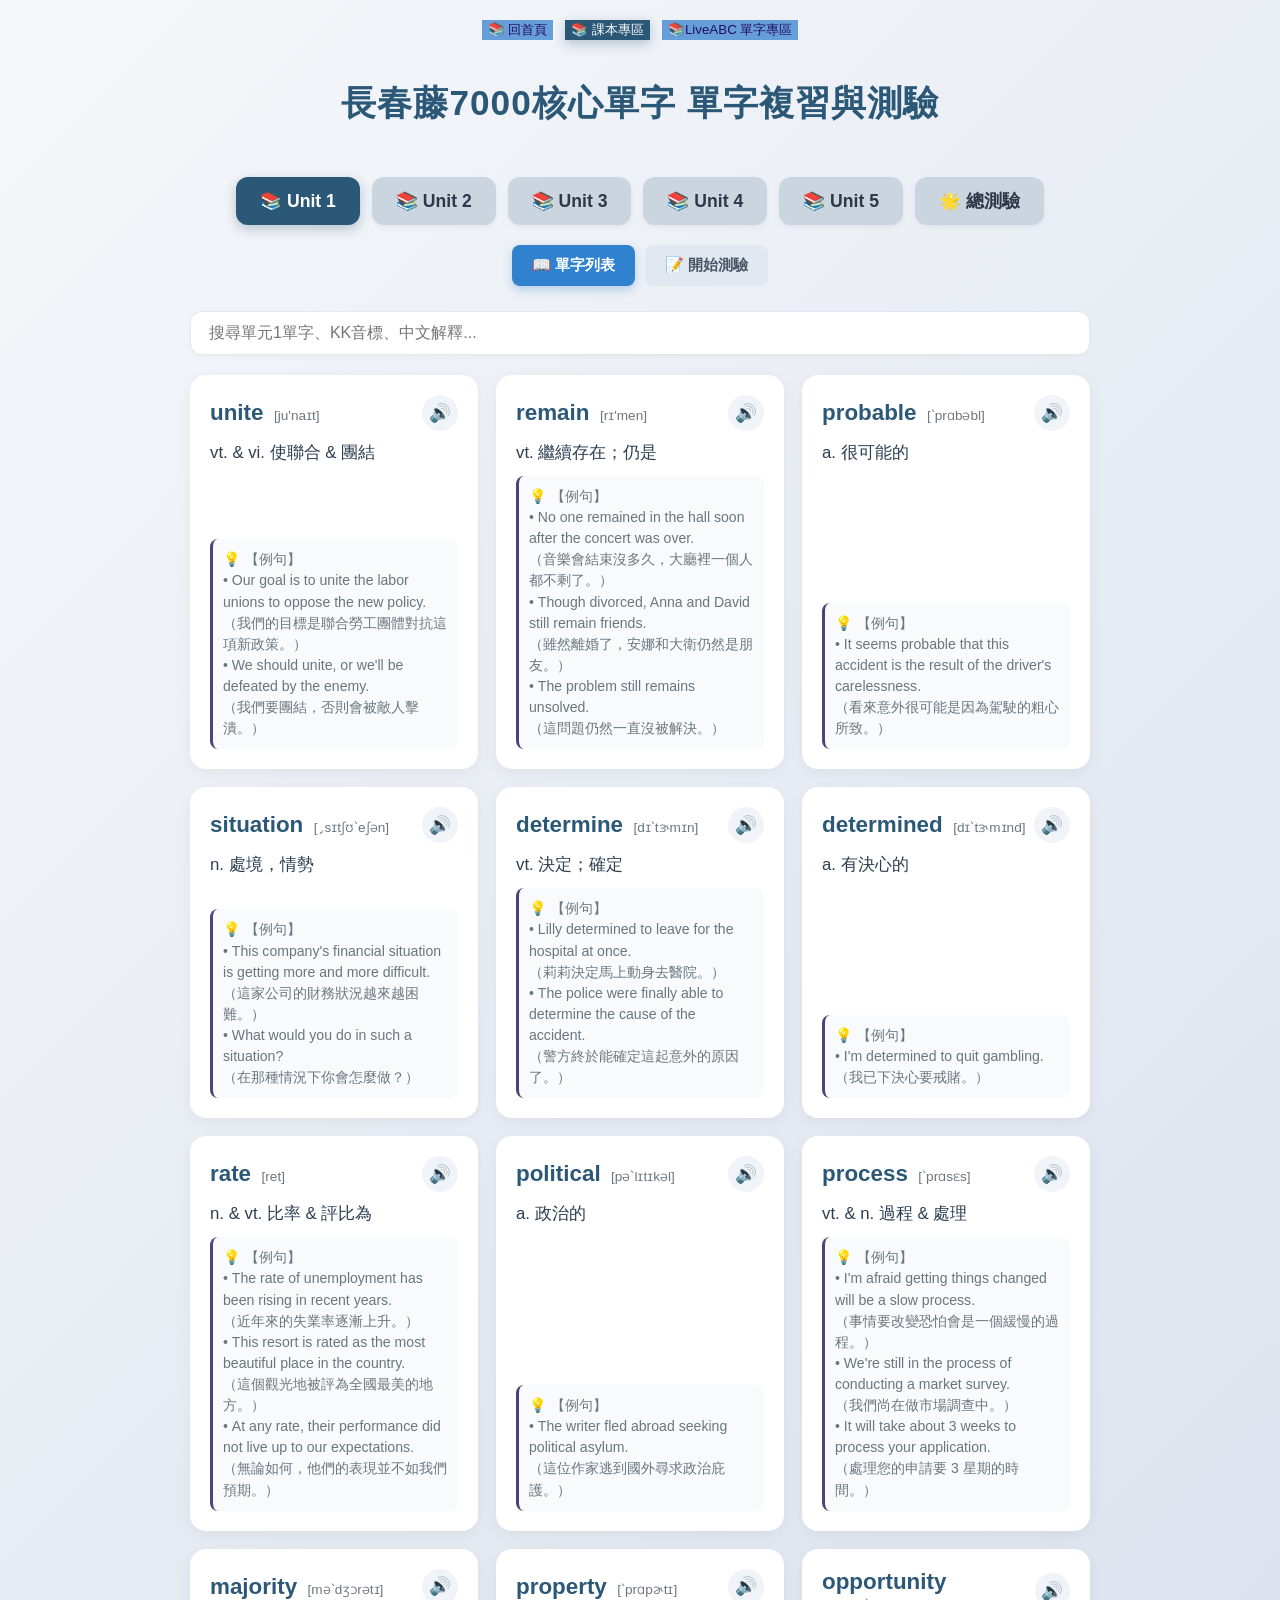
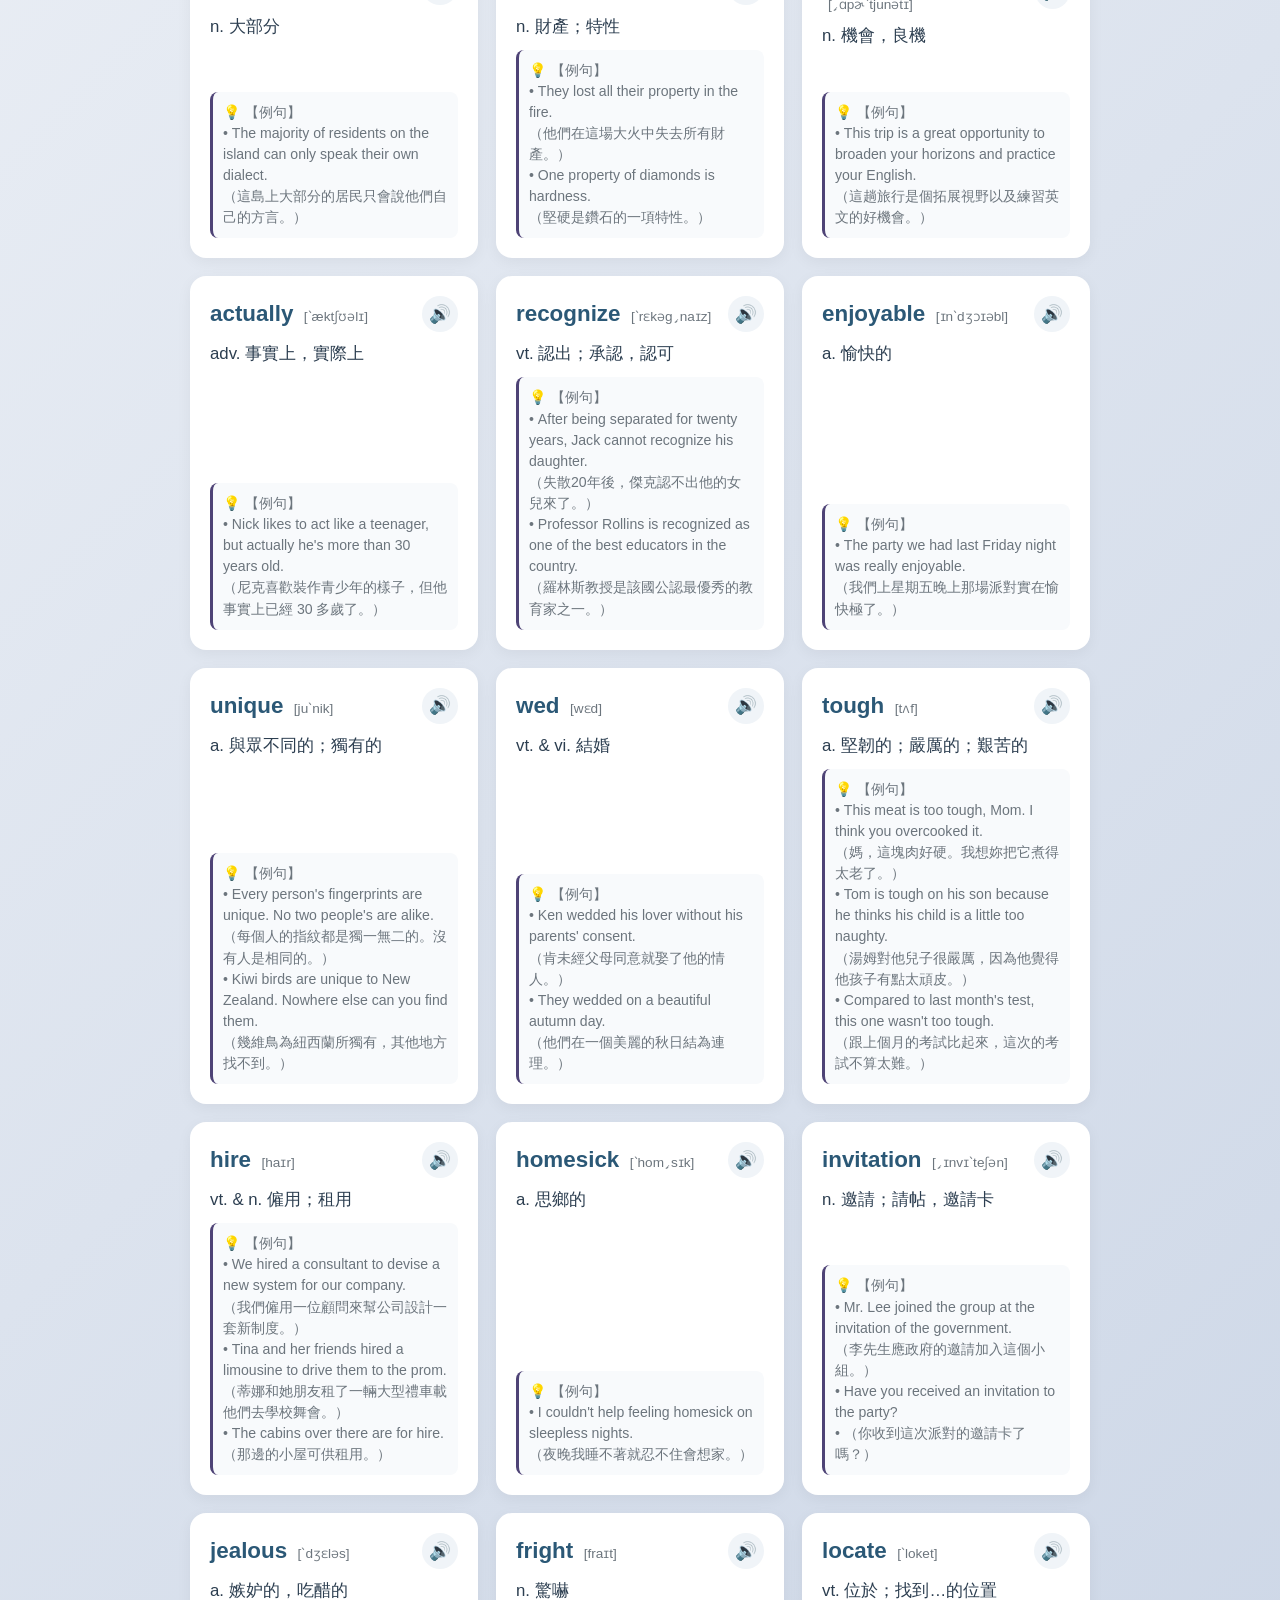
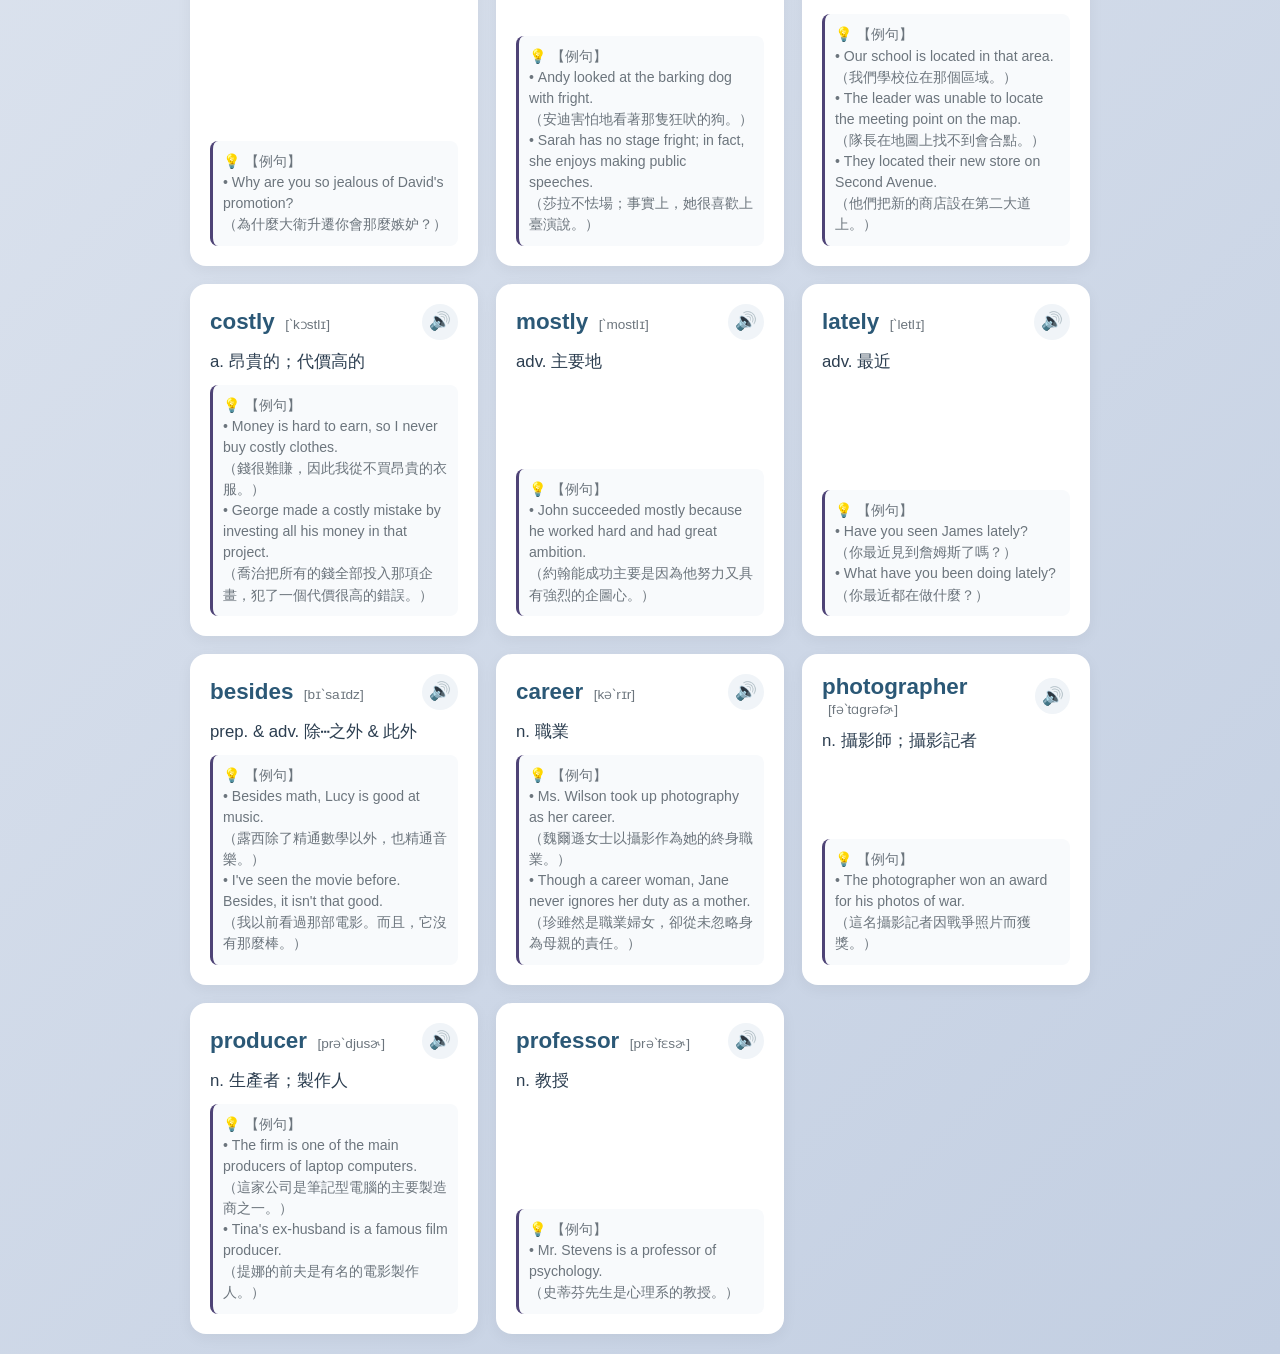
==== 7000/index.html @ 6bcab966 "update vocabulary and quiz web app" ====
<!DOCTYPE html>
<html lang="zh-TW">
<head>
    <meta charset="UTF-8">
    <meta name="viewport" content="width=device-width, initial-scale=1.0">
    <title>長春藤7000核心單字 單字複習與測驗</title>
    <link rel="stylesheet" href="style.css">
    <style>
        
    </style>
</head>
<body>
    <div class="container">

         <div class="lesson-tabs">
             <button class="lesson1-btn" onclick="location.href='../index.html'">📚 回首頁 </button>
            <button class="lesson1-btn active" onclick="location.href='../TextBook/index.html'">📚 課本專區</button>
            <button class="lesson1-btn" onclick="location.href='../7000/index.html'">📚LiveABC 單字專區</button>
        </div>

        
        <header>
            <h1>長春藤7000核心單字 單字複習與測驗</h1>  
            <!-- <p>英文課本、7000核心單字、LiveABC單字片語，互動式學習與測驗</p> -->
        </header>

        <!-- 大分頁列 -->
        
       
        
        <div class="lesson-tabs">
            <button class="lesson-btn active" onclick="switchLesson('lesson1')">📚 Unit 1</button>
            <button class="lesson-btn" onclick="switchLesson('lesson2')">📚 Unit 2</button>
            <button class="lesson-btn" onclick="switchLesson('lesson3')">📚 Unit 3</button>
            <button class="lesson-btn" onclick="switchLesson('lesson4')">📚 Unit 4</button>
            <button class="lesson-btn" onclick="switchLesson('lesson5')">📚 Unit 5</button>
            <button class="lesson-btn" onclick="switchLesson('all')">🌟 總測驗</button>
        </div>

                   
            <!-- 主頁 index.html 的程式碼範例 -->



            
        

        <!-- ==================== 單元1內容容器 ==================== -->
        <div id="lesson1-container" class="lesson-content active">
            <div class="nav-tabs">
                <button class="tab-btn active" onclick="switchTab('l1', 'list')">📖 單字列表</button>
                <button class="tab-btn" onclick="switchTab('l1', 'quiz')">📝 開始測驗</button>
            </div>
            <div id="l1-list-tab" class="tab-content active">
                <div class="controls">
                    <input type="text" id="l1-searchInput" class="search-input" placeholder="搜尋單元1單字、KK音標、中文解釋..." onkeyup="filterWords('l1')">
                </div>
                <div class="word-grid" id="l1-wordGrid"></div>
            </div>
            <div id="l1-quiz-tab" class="tab-content">
                <div class="quiz-outer-card">
                    <div class="mode-header-title">🎯 Unit1 單字互動測驗</div>
                    <div class="mode-header-desc">請選擇您想要的測驗模式與題數，點擊開始挑戰！</div>
                    <div class="setup-panel" id="l1-quizSetupPanel">
                        <div class="setup-group">
                            <label>選擇測驗題型：</label>
                            <div class="setup-options">
                                <button class="setup-btn active" id="l1-typeChoiceBtn" onclick="setQuizType('l1', 'choice')">英選中 (看英選中)</button>
                                <button class="setup-btn" id="l1-typeChineseToEnglishBtn" onclick="setQuizType('l1', 'chineseToEnglish')">中選英 (看中選英)</button>
                                <button class="setup-btn" id="l1-typeSpellBtn" onclick="setQuizType('l1', 'spell')">手動拼字填空</button>
                            </div>
                        </div>
                        <div class="setup-group">
                            <label>選擇測驗題數：</label>
                            <div class="setup-options">
                                <button class="setup-btn active" id="l1-count10Btn" onclick="setQuizCount('l1', 10)">10 題</button>
                                <button class="setup-btn" id="l1-countAllBtn" onclick="setQuizCount('l1', 'all')">全部題數</button>
                            </div>
                        </div>
                        <button class="full-next-btn" onclick="startQuiz('l1')">🚀 開始作答</button>
                    </div>
                    <div id="l1-quizActiveArea" style="display: none;">
                        <div class="sticky-score-bar">
                            <span id="l1-quizProgress" style="font-weight: bold; color: #4a5568;">進度：0 / 10</span>
                            <span id="l1-quizScore" style="font-weight: bold; color: var(--btn-blue); font-size: 1.1rem;">得分：0 分</span>
                        </div>
                        <div class="quiz-inner-box">
                            <div class="question-label" id="l1-questionText">載入中...</div>
                            <div id="l1-quizAnswersArea" class="options-group"></div>
                            <div class="result-banner" id="l1-quizBanner"></div>
                        </div>
                        <button class="full-next-btn" id="l1-quizNextBtn" onclick="nextQuestion('l1')" style="display: none;">下一題 ➔</button>
                    </div>
                    <div id="l1-quizFinalResult" style="display: none; text-align: center; padding: 25px; background: #edf2f7; border-radius: 12px;">
                        <h2 style="margin-top: 0; color: #2d3748;">🎉 Unit1 測驗完成！</h2>
                        <p style="font-size: 1.1rem; color: #4a5568;">您的最終得分：</p>
                        <div id="l1-finalScoreDisplay" style="font-size: 3rem; font-weight: bold; color: var(--btn-blue); margin: 10px 0 20px 0;">0 / 100</div>
                        <div id="l1-wrongReviewContainer"></div>
                        <button class="full-next-btn" onclick="resetQuizSetup('l1')" style="max-width: 240px; margin: 20px auto 0 auto;">🔄 重新設定並再試一次</button>
                    </div>
                </div>
            </div>
        </div>

        <!-- ==================== 單元2內容容器 ==================== -->
        <div id="lesson2-container" class="lesson-content">
            <div class="nav-tabs">
                <button class="tab-btn active" onclick="switchTab('l2', 'list')">📖 單字列表</button>
                <button class="tab-btn" onclick="switchTab('l2', 'quiz')">📝 開始測驗</button>
            </div>
            <div id="l2-list-tab" class="tab-content active">
                <div class="controls">
                    <input type="text" id="l2-searchInput" class="search-input" placeholder="搜尋單元2單字、KK音標、中文解釋..." onkeyup="filterWords('l2')">
                </div>
                <div class="word-grid" id="l2-wordGrid"></div>
            </div>
            <div id="l2-quiz-tab" class="tab-content">
                <div class="quiz-outer-card">
                    <div class="mode-header-title">🎯 Unit2 單字互動測驗</div>
                    <div class="mode-header-desc">請選擇您想要的測驗模式與題數，點擊開始挑戰！</div>
                    <div class="setup-panel" id="l2-quizSetupPanel">
                        <div class="setup-group">
                            <label>選擇測驗題型：</label>
                            <div class="setup-options">
                                <button class="setup-btn active" id="l2-typeChoiceBtn" onclick="setQuizType('l2', 'choice')">英選中 (看英選中)</button>
                                <button class="setup-btn" id="l2-typeChineseToEnglishBtn" onclick="setQuizType('l2', 'chineseToEnglish')">中選英 (看中選英)</button>
                                <button class="setup-btn" id="l2-typeSpellBtn" onclick="setQuizType('l2', 'spell')">手動拼字填空</button>
                            </div>
                        </div>
                        <div class="setup-group">
                            <label>選擇測驗題數：</label>
                            <div class="setup-options">
                                <button class="setup-btn active" id="l2-count10Btn" onclick="setQuizCount('l2', 10)">10 題</button>
                                <button class="setup-btn" id="l2-countAllBtn" onclick="setQuizCount('l2', 'all')">全部題數</button>
                            </div>
                        </div>
                        <button class="full-next-btn" onclick="startQuiz('l2')">🚀 開始作答</button>
                    </div>
                    <div id="l2-quizActiveArea" style="display: none;">
                        <div class="sticky-score-bar">
                            <span id="l2-quizProgress" style="font-weight: bold; color: #4a5568;">進度：0 / 10</span>
                            <span id="l2-quizScore" style="font-weight: bold; color: var(--btn-blue); font-size: 1.1rem;">得分：0 分</span>
                        </div>
                        <div class="quiz-inner-box">
                            <div class="question-label" id="l2-questionText">載入中...</div>
                            <div id="l2-quizAnswersArea" class="options-group"></div>
                            <div class="result-banner" id="l2-quizBanner"></div>
                        </div>
                        <button class="full-next-btn" id="l2-quizNextBtn" onclick="nextQuestion('l2')" style="display: none;">下一題 ➔</button>
                    </div>
                    <div id="l2-quizFinalResult" style="display: none; text-align: center; padding: 25px; background: #edf2f7; border-radius: 12px;">
                        <h2 style="margin-top: 0; color: #2d3748;">🎉 Unit2 測驗完成！</h2>
                        <p style="font-size: 1.1rem; color: #4a5568;">您的最終得分：</p>
                        <div id="l2-finalScoreDisplay" style="font-size: 3rem; font-weight: bold; color: var(--btn-blue); margin: 10px 0 20px 0;">0 / 100</div>
                        <div id="l2-wrongReviewContainer"></div>
                        <button class="full-next-btn" onclick="resetQuizSetup('l2')" style="max-width: 240px; margin: 20px auto 0 auto;">🔄 重新設定並再試一次</button>
                    </div>
                </div>
            </div>
        </div>

        <!-- ==================== 單元3內容容器 ==================== -->
        <div id="lesson3-container" class="lesson-content">
            <div class="nav-tabs">
                <button class="tab-btn active" onclick="switchTab('l3', 'list')">📖 單字列表</button>
                <button class="tab-btn" onclick="switchTab('l3', 'quiz')">📝 開始測驗</button>
            </div>
            <div id="l3-list-tab" class="tab-content active">
                <div class="controls">
                    <input type="text" id="l3-searchInput" class="search-input" placeholder="搜尋單元3 單字、KK音標、中文解釋..." onkeyup="filterWords('l3')">
                </div>
                <div class="word-grid" id="l3-wordGrid"></div>
            </div>
            <div id="l3-quiz-tab" class="tab-content">
                <div class="quiz-outer-card">
                    <div class="mode-header-title">🎯 Unit3 單字互動測驗</div>
                    <div class="mode-header-desc">請選擇您想要的測驗模式與題數，點擊開始挑戰！</div>
                    <div class="setup-panel" id="l3-quizSetupPanel">
                        <div class="setup-group">
                            <label>選擇測驗題型：</label>
                            <div class="setup-options">
                                <button class="setup-btn active" id="l3-typeChoiceBtn" onclick="setQuizType('l3', 'choice')">英選中 (看英選中)</button>
                                <button class="setup-btn" id="l3-typeChineseToEnglishBtn" onclick="setQuizType('l3', 'chineseToEnglish')">中選英 (看中選英)</button>
                                <button class="setup-btn" id="l3-typeSpellBtn" onclick="setQuizType('l3', 'spell')">手動拼字填空</button>
                            </div>
                        </div>
                        <div class="setup-group">
                            <label>選擇測驗題數：</label>
                            <div class="setup-options">
                                <button class="setup-btn active" id="l3-count10Btn" onclick="setQuizCount('l3', 10)">10 題</button>
                                <button class="setup-btn" id="l3-countAllBtn" onclick="setQuizCount('l3', 'all')">全部題數</button>
                            </div>
                        </div>
                        <button class="full-next-btn" onclick="startQuiz('l3')">🚀 開始作答</button>
                    </div>
                    <div id="l3-quizActiveArea" style="display: none;">
                        <div class="sticky-score-bar">
                            <span id="l3-quizProgress" style="font-weight: bold; color: #4a5568;">進度：0 / 10</span>
                            <span id="l3-quizScore" style="font-weight: bold; color: var(--btn-blue); font-size: 1.1rem;">得分：0 分</span>
                        </div>
                        <div class="quiz-inner-box">
                            <div class="question-label" id="l3-questionText">載入中...</div>
                            <div id="l3-quizAnswersArea" class="options-group"></div>
                            <div class="result-banner" id="l3-quizBanner"></div>
                        </div>
                        <button class="full-next-btn" id="l3-quizNextBtn" onclick="nextQuestion('l3')" style="display: none;">下一題 ➔</button>
                    </div>
                    <div id="l3-quizFinalResult" style="display: none; text-align: center; padding: 25px; background: #edf2f7; border-radius: 12px;">
                        <h2 style="margin-top: 0; color: #2d3748;">🎉 Unit3 測驗完成！</h2>
                        <p style="font-size: 1.1rem; color: #4a5568;">您的最終得分：</p>
                        <div id="l3-finalScoreDisplay" style="font-size: 3rem; font-weight: bold; color: var(--btn-blue); margin: 10px 0 20px 0;">0 / 100</div>
                        <div id="l3-wrongReviewContainer"></div>
                        <button class="full-next-btn" onclick="resetQuizSetup('l3')" style="max-width: 240px; margin: 20px auto 0 auto;">🔄 重新設定並再試一次</button>
                    </div>
                </div>
            </div>
        </div>

        <!-- ==================== 單元4 內容容器 ==================== -->
        <div id="lesson4-container" class="lesson-content">
            <div class="nav-tabs">
                <button class="tab-btn active" onclick="switchTab('l4', 'list')">📖 單字列表</button>
                <button class="tab-btn" onclick="switchTab('l4', 'quiz')">📝 開始測驗</button>
            </div>
            <div id="l4-list-tab" class="tab-content active">
                <div class="controls">
                    <input type="text" id="l4-searchInput" class="search-input" placeholder="搜尋 unit4 單字、片語、KK音標、中文解釋..." onkeyup="filterWords('l4')">
                </div>
                <div class="word-grid" id="l4-wordGrid"></div>
            </div>
            <div id="l4-quiz-tab" class="tab-content">
                <div class="quiz-outer-card">
                    <div class="mode-header-title">🎯 Unit4 單字片語互動測驗</div>
                    <div class="mode-header-desc">請選擇您想要的測驗模式與題數，點擊開始挑戰！</div>
                    <div class="setup-panel" id="l4-quizSetupPanel">
                        <div class="setup-group">
                            <label>選擇測驗題型：</label>
                            <div class="setup-options">
                                <button class="setup-btn active" id="l4-typeChoiceBtn" onclick="setQuizType('l4', 'choice')">英選中 (看英選中)</button>
                                <button class="setup-btn" id="l4-typeChineseToEnglishBtn" onclick="setQuizType('l4', 'chineseToEnglish')">中選英 (看中選英)</button>
                                <button class="setup-btn" id="l4-typeSpellBtn" onclick="setQuizType('l4', 'spell')">手動拼字填空</button>
                            </div>
                        </div>
                        <div class="setup-group">
                            <label>選擇測驗題數：</label>
                            <div class="setup-options">
                                <button class="setup-btn active" id="l4-count10Btn" onclick="setQuizCount('l4', 10)">10 題</button>
                                <button class="setup-btn" id="l4-countAllBtn" onclick="setQuizCount('l4', 'all')">全部題數</button>
                            </div>
                        </div>
                        <button class="full-next-btn" onclick="startQuiz('l4')">🚀 開始作答</button>
                    </div>
                    <div id="l4-quizActiveArea" style="display: none;">
                        <div class="sticky-score-bar">
                            <span id="l4-quizProgress" style="font-weight: bold; color: #4a5568;">進度：0 / 10</span>
                            <span id="l4-quizScore" style="font-weight: bold; color: var(--btn-blue); font-size: 1.1rem;">得分：0 分</span>
                        </div>
                        <div class="quiz-inner-box">
                            <div class="question-label" id="l4-questionText">載入中...</div>
                            <div id="l4-quizAnswersArea" class="options-group"></div>
                            <div class="result-banner" id="l4-quizBanner"></div>
                        </div>
                        <button class="full-next-btn" id="l4-quizNextBtn" onclick="nextQuestion('l4')" style="display: none;">下一題 ➔</button>
                    </div>
                    <div id="l4-quizFinalResult" style="display: none; text-align: center; padding: 25px; background: #edf2f7; border-radius: 12px;">
                        <h2 style="margin-top: 0; color: #2d3748;">🎉 Unit4 測驗完成！</h2>
                        <p style="font-size: 1.1rem; color: #4a5568;">您的最終得分：</p>
                        <div id="l4-finalScoreDisplay" style="font-size: 3rem; font-weight: bold; color: var(--btn-blue); margin: 10px 0 20px 0;">0 / 100</div>
                        <div id="l4-wrongReviewContainer"></div>
                        <button class="full-next-btn" onclick="resetQuizSetup('l4')" style="max-width: 240px; margin: 20px auto 0 auto;">🔄 重新設定並再試一次</button>
                    </div>
                </div>
            </div>
        </div>
        
 <!-- ==================== 單元5 內容容器 ==================== -->
        <div id="lesson5-container" class="lesson-content">
            <div class="nav-tabs">
                <button class="tab-btn active" onclick="switchTab('l5', 'list')">📖 單字列表</button>
                <button class="tab-btn" onclick="switchTab('l5', 'quiz')">📝 開始測驗</button>
            </div>
            <div id="l5-list-tab" class="tab-content active">
                <div class="controls">
                    <input type="text" id="l5-searchInput" class="search-input" placeholder="搜尋Unit5單字、KK音標、中文解釋..." onkeyup="filterWords('l5')">
                </div>
                <div class="word-grid" id="l5-wordGrid"></div>
            </div>
            <div id="l5-quiz-tab" class="tab-content">
                <div class="quiz-outer-card">
                    <div class="mode-header-title">🎯 Unit5 單字互動測驗</div>
                    <div class="mode-header-desc">請選擇您想要的測驗模式與題數，點擊開始挑戰！</div>
                    <div class="setup-panel" id="l5-quizSetupPanel">
                        <div class="setup-group">
                            <label>選擇測驗題型：</label>
                            <div class="setup-options">
                                <button class="setup-btn active" id="l5-typeChoiceBtn" onclick="setQuizType('l5', 'choice')">英選中 (看英選中)</button>
                                <button class="setup-btn" id="l5-typeChineseToEnglishBtn" onclick="setQuizType('l5', 'chineseToEnglish')">中選英 (看中選英)</button>
                                <button class="setup-btn" id="l5-typeSpellBtn" onclick="setQuizType('l5', 'spell')">手動拼字填空</button>
                            </div>
                        </div>
                        <div class="setup-group">
                            <label>選擇測驗題數：</label>
                            <div class="setup-options">
                                <button class="setup-btn active" id="l5-count10Btn" onclick="setQuizCount('l5', 10)">10 題</button>
                                <button class="setup-btn" id="l5-countAllBtn" onclick="setQuizCount('l5', 'all')">全部題數</button>
                            </div>
                        </div>
                        <button class="full-next-btn" onclick="startQuiz('l5')">🚀 開始作答</button>
                    </div>
                    <div id="l5-quizActiveArea" style="display: none;">
                        <div class="sticky-score-bar">
                            <span id="l5-quizProgress" style="font-weight: bold; color: #4a5568;">進度：0 / 10</span>
                            <span id="l5-quizScore" style="font-weight: bold; color: var(--btn-blue); font-size: 1.1rem;">得分：0 分</span>
                        </div>
                        <div class="quiz-inner-box">
                            <div class="question-label" id="l5-questionText">載入中...</div>
                            <div id="l5-quizAnswersArea" class="options-group"></div>
                            <div class="result-banner" id="l5-quizBanner"></div>
                        </div>
                        <button class="full-next-btn" id="l5-quizNextBtn" onclick="nextQuestion('l5')" style="display: none;">下一題 ➔</button>
                    </div>
                    <div id="l5-quizFinalResult" style="display: none; text-align: center; padding: 25px; background: #edf2f7; border-radius: 12px;">
                        <h2 style="margin-top: 0; color: #2d3748;">🎉 Unit5 測驗完成！</h2>
                        <p style="font-size: 1.1rem; color: #4a5568;">您的最終得分：</p>
                        <div id="l5-finalScoreDisplay" style="font-size: 3rem; font-weight: bold; color: var(--btn-blue); margin: 10px 0 20px 0;">0 / 100</div>
                        <div id="l5-wrongReviewContainer"></div>
                        <button class="full-next-btn" onclick="resetQuizSetup('l5')" style="max-width: 240px; margin: 20px auto 0 auto;">🔄 重新設定並再試一次</button>
                    </div>
                </div>
            </div>
        </div>
        <!-- ==================== 總測驗 (All Lessons) 內容容器 ==================== -->
        <div id="all-container" class="lesson-content">
            <div class="nav-tabs">
                <button class="tab-btn active" onclick="switchTab('all', 'list')">📖 全部單字總覽</button>
                <button class="tab-btn" onclick="switchTab('all', 'quiz')">📝 開始總測驗</button>
            </div>
            <div id="all-list-tab" class="tab-content active">
                <div class="controls">
                    <input type="text" id="all-searchInput" class="search-input" placeholder="搜尋所有課程單字、片語、KK音標、中文解釋..." onkeyup="filterWords('all')">
                </div>
                <div class="word-grid" id="all-wordGrid"></div>
            </div>
            <div id="all-quiz-tab" class="tab-content">
                <div class="quiz-outer-card">
                    <div class="mode-header-title">🌟 總測驗（涵蓋全部單字與片語）</div>
                    <div class="mode-header-desc">請選擇您想要的測驗模式與題數，挑戰跨課綜合單字大考驗！</div>
                    <div class="setup-panel" id="all-quizSetupPanel">
                        <div class="setup-group">
                            <label>選擇測驗題型：</label>
                            <div class="setup-options">
                                <button class="setup-btn active" id="all-typeChoiceBtn" onclick="setQuizType('all', 'choice')">英選中 (看英選中)</button>
                                <button class="setup-btn" id="all-typeChineseToEnglishBtn" onclick="setQuizType('all', 'chineseToEnglish')">中選英 (看中選英)</button>
                                <button class="setup-btn" id="all-typeSpellBtn" onclick="setQuizType('all', 'spell')">手動拼字填空</button>
                            </div>
                        </div>
                        <div class="setup-group">
                            <label>選擇測驗題數：</label>
                            <div class="setup-options">
                                <button class="setup-btn active" id="all-count10Btn" onclick="setQuizCount('all', 10)">10 題</button>
                                <button class="setup-btn" id="all-count20Btn" onclick="setQuizCount('all', 20)">20 題</button>
                                <button class="setup-btn" id="all-countAllBtn" onclick="setQuizCount('all', 'all')">全部題數</button>
                            </div>
                        </div>
                        <button class="full-next-btn" onclick="startQuiz('all')">🚀 開始總測驗</button>
                    </div>
                    <div id="all-quizActiveArea" style="display: none;">
                        <div class="sticky-score-bar">
                            <span id="all-quizProgress" style="font-weight: bold; color: #4a5568;">進度：0 / 10</span>
                            <span id="all-quizScore" style="font-weight: bold; color: var(--btn-blue); font-size: 1.1rem;">得分：0 分</span>
                        </div>
                        <div class="quiz-inner-box">
                            <div class="question-label" id="all-questionText">載入中...</div>
                            <div id="all-quizAnswersArea" class="options-group"></div>
                            <div class="result-banner" id="all-quizBanner"></div>
                        </div>
                        <button class="full-next-btn" id="all-quizNextBtn" onclick="nextQuestion('all')" style="display: none;">下一題 ➔</button>
                    </div>
                    <div id="all-quizFinalResult" style="display: none; text-align: center; padding: 25px; background: #edf2f7; border-radius: 12px;">
                        <h2 style="margin-top: 0; color: #2d3748;">🎉 總測驗完成！</h2>
                        <p style="font-size: 1.1rem; color: #4a5568;">您的最終得分：</p>
                        <div id="all-finalScoreDisplay" style="font-size: 3rem; font-weight: bold; color: var(--btn-blue); margin: 10px 0 20px 0;">0 / 100</div>
                        <div id="all-wrongReviewContainer"></div>
                        <button class="full-next-btn" onclick="resetQuizSetup('all')" style="max-width: 240px; margin: 20px auto 0 auto;">🔄 重新設定並再試一次</button>
                    </div>
                </div>
            </div>
        </div>

    </div>


     <script src="7000.js"></script>

    <script>
       

        /* --- Web Audio API 提示音效產生器 --- */
        let audioCtx = null;
        function getAudioContext() {
            if (!audioCtx) {
                audioCtx = new (window.AudioContext || window.webkitAudioContext)();
            }
            if (audioCtx.state === 'suspended') {
                audioCtx.resume();
            }
            return audioCtx;
        }

        // 答對音效：輕快上揚的雙音「叮咚」
        function playDingDongSound() {
            try {
                const ctx = getAudioContext();
                const now = ctx.currentTime;
                
                const osc1 = ctx.createOscillator();
                const gain1 = ctx.createGain();
                osc1.type = 'sine';
                osc1.frequency.setValueAtTime(523.25, now);
                gain1.gain.setValueAtTime(0.3, now);
                gain1.gain.exponentialRampToValueAtTime(0.001, now + 0.2);
                osc1.connect(gain1);
                gain1.connect(ctx.destination);
                osc1.start(now);
                osc1.stop(now + 0.2);

                const osc2 = ctx.createOscillator();
                const gain2 = ctx.createGain();
                osc2.type = 'sine';
                osc2.frequency.setValueAtTime(659.25, now + 0.12);
                gain2.gain.setValueAtTime(0.3, now + 0.12);
                gain2.gain.exponentialRampToValueAtTime(0.001, now + 0.35);
                osc2.connect(gain2);
                gain2.connect(ctx.destination);
                osc2.start(now + 0.12);
                osc2.stop(now + 0.35);
            } catch (e) {
                console.log("Audio not supported or blocked");
            }
        }

        // 答錯音效：低沉下行的雙音「喔喔」
        function playWrongSound() {
            try {
                const ctx = getAudioContext();
                const now = ctx.currentTime;

                const osc1 = ctx.createOscillator();
                const gain1 = ctx.createGain();
                osc1.type = 'sawtooth';
                osc1.frequency.setValueAtTime(180, now);
                osc1.frequency.exponentialRampToValueAtTime(140, now + 0.18);
                gain1.gain.setValueAtTime(0.2, now);
                gain1.gain.exponentialRampToValueAtTime(0.001, now + 0.18);
                osc1.connect(gain1);
                gain1.connect(ctx.destination);
                osc1.start(now);
                osc1.stop(now + 0.18);

                const osc2 = ctx.createOscillator();
                const gain2 = ctx.createGain();
                osc2.type = 'sawtooth';
                osc2.frequency.setValueAtTime(130, now + 0.18);
                osc2.frequency.exponentialRampToValueAtTime(100, now + 0.38);
                gain2.gain.setValueAtTime(0.2, now + 0.18);
                gain2.gain.exponentialRampToValueAtTime(0.001, now + 0.38);
                osc2.connect(gain2);
                gain2.connect(ctx.destination);
                osc2.start(now + 0.18);
                osc2.stop(now + 0.38);
            } catch (e) {
                console.log("Audio not supported or blocked");
            }
        }

        // 語音播放
        function speak(text) {
            if ('speechSynthesis' in window) {
                window.speechSynthesis.cancel();
                const utterance = new SpeechSynthesisUtterance(text);
                utterance.lang = 'en-US';
                utterance.rate = 0.9;
                window.speechSynthesis.speak(utterance);
            } else {
                alert('您的瀏覽器不支援語音播放功能。');
            }
        }

        // 渲染單字卡
        function renderWords(lessonId, words) {
            const grid = document.getElementById(lessonId + '-wordGrid');
            if (!grid) return;
            grid.innerHTML = '';
            words.forEach(item => {
                const card = document.createElement('div');
                card.className = 'word-card';
                card.innerHTML = `
                    <div>
                        <div class="word-header">
                            <div>
                                <span class="word-title">${item.vocab}</span>
                                <span style="font-size:0.85rem; color:var(--text-sub); margin-left:6px;">${item.kk || ''}</span>
                            </div>
                            <button class="speech-btn" onclick="speak('${item.vocab}')" title="朗讀">🔊</button>
                        </div>
                        <div class="word-def">${item.definition}</div>
                    </div>
                    ${item.extension ? `<div class="word-ext">💡 ${item.extension}</div>` : ''}
                `;
                grid.appendChild(card);
            });
        }

        // 搜尋過濾
        function filterWords(lessonId) {
            const query = document.getElementById(lessonId + '-searchInput').value.toLowerCase();
            const data = 
                        (lessonId === 'l1') ? lesson1Data: 
                        (lessonId === 'l2' ? lesson2Data : 
                        (lessonId === 'l3' ? lesson3Data : 
                        (lessonId === 'l4' ? lesson4Data : 
                        (lessonId === 'l5' ? lesson5Data :allData))));
            const filtered = data.filter(item => 
                item.vocab.toLowerCase().includes(query) || 
                (item.kk && item.kk.toLowerCase().includes(query)) ||
                item.definition.toLowerCase().includes(query) ||
                (item.extension && item.extension.toLowerCase().includes(query))
            );
            renderWords(lessonId, filtered);
        }

        // 大分頁切換
        function switchLesson(lessonName) {
            document.querySelectorAll('.lesson-btn').forEach(btn => btn.classList.remove('active'));
            document.querySelectorAll('.lesson-content').forEach(content => content.classList.remove('active'));

            if (lessonName === 'lesson1') {
                document.querySelectorAll('.lesson-btn')[0].classList.add('active');
                document.getElementById('lesson1-container').classList.add('active');
            } else if (lessonName === 'lesson2') {
                document.querySelectorAll('.lesson-btn')[1].classList.add('active');
                document.getElementById('lesson2-container').classList.add('active');
            } else if (lessonName === 'lesson3') {
                document.querySelectorAll('.lesson-btn')[2].classList.add('active');
                document.getElementById('lesson3-container').classList.add('active');
            } else if (lessonName === 'lesson4') {
                document.querySelectorAll('.lesson-btn')[3].classList.add('active');
                document.getElementById('lesson4-container').classList.add('active');
            } 
            else if (lessonName === 'lesson5') {
                document.querySelectorAll('.lesson-btn')[4].classList.add('active');
                document.getElementById('lesson5-container').classList.add('active');
            }else {
                document.querySelectorAll('.lesson-btn')[5].classList.add('active');
                document.getElementById('all-container').classList.add('active');
            }
        }

        // 小分頁切換
        function switchTab(lessonId, tabName) {
            const containerId = lessonId === 'l1' ? 'lesson1-container' : (lessonId === 'l2' ? 'lesson2-container' : (lessonId === 'l3' ? 'lesson3-container' : (lessonId === 'l4' ? 'lesson4-container' :(lessonId === 'l5' ? 'lesson5-container' : 'all-container'))));
            const container = document.getElementById(containerId);
            container.querySelectorAll('.tab-btn').forEach(btn => btn.classList.remove('active'));
            container.querySelectorAll('.tab-content').forEach(content => content.classList.remove('active'));
            
            if (tabName === 'list') {
                container.querySelectorAll('.tab-btn')[0].classList.add('active');
                document.getElementById(lessonId + '-list-tab').classList.add('active');
            } else {
                container.querySelectorAll('.tab-btn')[1].classList.add('active');
                document.getElementById(lessonId + '-quiz-tab').classList.add('active');
            }
        }

        /* --- 測驗設定與執行狀態 --- */
        const quizState = {
            l1: { type: 'choice', count: 10, list: [], index: 0, score: 0, wrongItems: [], isAnswered: false },
            l2: { type: 'choice', count: 10, list: [], index: 0, score: 0, wrongItems: [], isAnswered: false },
            l3: { type: 'choice', count: 10, list: [], index: 0, score: 0, wrongItems: [], isAnswered: false },
            l4: { type: 'choice', count: 10, list: [], index: 0, score: 0, wrongItems: [], isAnswered: false },
            l5: { type: 'choice', count: 10, list: [], index: 0, score: 0, wrongItems: [], isAnswered: false },
            all: { type: 'choice', count: 10, list: [], index: 0, score: 0, wrongItems: [], isAnswered: false }
        };

        function setQuizType(lessonId, type) {
            quizState[lessonId].type = type;
            document.getElementById(lessonId + '-typeChoiceBtn').classList.toggle('active', type === 'choice');
            document.getElementById(lessonId + '-typeChineseToEnglishBtn').classList.toggle('active', type === 'chineseToEnglish');
            document.getElementById(lessonId + '-typeSpellBtn').classList.toggle('active', type === 'spell');
        }

        function setQuizCount(lessonId, count) {
            quizState[lessonId].count = count;
            document.getElementById(lessonId + '-count10Btn').classList.toggle('active', count === 10);
            const count20Btn = document.getElementById(lessonId + '-count20Btn');
            if (count20Btn) count20Btn.classList.toggle('active', count === 20);
            const allBtn = document.getElementById(lessonId + '-countAllBtn');
            if (allBtn) allBtn.classList.toggle('active', count === 'all');
        }

        function resetQuizSetup(lessonId) {
            document.getElementById(lessonId + '-quizFinalResult').style.display = 'none';
            document.getElementById(lessonId + '-quizActiveArea').style.display = 'none';
            document.getElementById(lessonId + '-quizSetupPanel').style.display = 'block';
        }

        function getDataByLessonId(lessonId) {
            if (lessonId === 'l1') return unit1WordsData;
            if (lessonId === 'l2') return unit2WordsData;
            if (lessonId === 'l3') return unit3WordsData;
            if (lessonId === 'l4') return unit4WordsData;
            if (lessonId === 'l5') return unit5WordsData;
            return allData;
        }

        function startQuiz(lessonId) {
            getAudioContext(); // 預先解鎖音效權限
            document.getElementById(lessonId + '-quizSetupPanel').style.display = 'none';
            document.getElementById(lessonId + '-quizActiveArea').style.display = 'block';

            const sourceData = getDataByLessonId(lessonId);
            const state = quizState[lessonId];
            state.score = 0;
            state.index = 0;
            state.wrongItems = [];
            
            const sliceCount = (state.count === 'all') ? sourceData.length : Math.min(state.count, sourceData.length);
            state.list = [...sourceData].sort(() => 0.5 - Math.random()).slice(0, sliceCount);

            loadQuestion(lessonId);
        }

        function loadQuestion(lessonId) {
            const state = quizState[lessonId];
            state.isAnswered = false; // 重置答題鎖定狀態
            const currentWord = state.list[state.index];
            const sourceData = getDataByLessonId(lessonId);

            const banner = document.getElementById(lessonId + '-quizBanner');
            banner.style.display = 'none';
            banner.className = 'result-banner';
            banner.innerHTML = '';
            document.getElementById(lessonId + '-quizNextBtn').style.display = 'none';

            document.getElementById(lessonId + '-quizProgress').innerText = `進度：${state.index + 1} / ${state.list.length}`;
            document.getElementById(lessonId + '-quizScore').innerText = `得分：${state.score} 分`;

            const qText = document.getElementById(lessonId + '-questionText');
            const ansArea = document.getElementById(lessonId + '-quizAnswersArea');
            ansArea.innerHTML = '';

            if (state.type === 'choice') {
                // 英選中
                qText.innerHTML = `請選出 "<span style="color:var(--primary);">${currentWord.vocab}</span>" 的正確意思：`;
                
                let options = [currentWord.definition];
                const otherDefs = sourceData.filter(w => w.vocab !== currentWord.vocab).map(w => w.definition);
                const shuffledOthers = otherDefs.sort(() => 0.5 - Math.random()).slice(0, 3);
                options = options.concat(shuffledOthers).sort(() => 0.5 - Math.random());

                const prefixLabels = ['(A) ', '(B) ', '(C) ', '(D) '];
                options.forEach((opt, idx) => {
                    const btn = document.createElement('button');
                    btn.className = 'single-option-btn';
                    btn.setAttribute('data-val', opt);
                    btn.innerHTML = `<strong>${prefixLabels[idx]}</strong>${opt}`;
                    btn.onclick = () => {
                        if (state.isAnswered) return;
                        checkChoiceAnswer(lessonId, btn, opt === currentWord.definition, currentWord, 'choice');
                    };
                    ansArea.appendChild(btn);
                });
            } else if (state.type === 'chineseToEnglish') {
                // 中選英
                qText.innerHTML = `請選出中文 "<span style="color:var(--primary);">${currentWord.definition}</span>" 的正確英文單字/片語：`;

                let options = [currentWord.vocab];
                const otherVocabs = sourceData.filter(w => w.vocab !== currentWord.vocab).map(w => w.vocab);
                const shuffledOthers = otherVocabs.sort(() => 0.5 - Math.random()).slice(0, 3);
                options = options.concat(shuffledOthers).sort(() => 0.5 - Math.random());

                const prefixLabels = ['(A) ', '(B) ', '(C) ', '(D) '];
                options.forEach((opt, idx) => {
                    const btn = document.createElement('button');
                    btn.className = 'single-option-btn';
                    btn.setAttribute('data-val', opt);
                    btn.innerHTML = `<strong>${prefixLabels[idx]}</strong>${opt}`;
                    btn.onclick = () => {
                        if (state.isAnswered) return;
                        checkChoiceAnswer(lessonId, btn, opt === currentWord.vocab, currentWord, 'chineseToEnglish');
                    };
                    ansArea.appendChild(btn);
                });
            } else {
                // 手動拼字
                qText.innerHTML = `請根據中文意思，拼出正確的英文單字或片語：<br><span style="color:var(--primary); font-size:1.3rem;">"${currentWord.definition}"</span> <span style="font-size:0.9rem; color:var(--text-sub);">${currentWord.kk || ''}</span>`;

                ansArea.innerHTML = `
                    <div class="input-group">
                        <input type="text" id="${lessonId}-spellUserInput" class="spell-input" placeholder="請輸入英文單字或片語..." autocomplete="off" autocapitalize="none" onkeydown="if(event.key === 'Enter') { event.preventDefault(); checkSpellAnswer('${lessonId}'); }">
                        <button class="action-sub-btn" id="${lessonId}-spellSubmitBtn" onclick="checkSpellAnswer('${lessonId}')">送出</button>
                    </div>
                `;
                document.getElementById(lessonId + '-spellUserInput').focus();
            }
        }

        function checkChoiceAnswer(lessonId, selectedBtn, isCorrect, currentWord, mode) {
            const state = quizState[lessonId];
            if (state.isAnswered) return;
            state.isAnswered = true;

            const buttons = document.querySelectorAll('#' + lessonId + '-quizAnswersArea .single-option-btn');
            buttons.forEach(btn => {
                btn.disabled = true;
                btn.classList.add('disabled-muted');
            });

            const banner = document.getElementById(lessonId + '-quizBanner');
            let extText = currentWord.extension ? `<div class="banner-ext-info">💡 詳解與補充：<br>${currentWord.extension}</div>` : '';
            const pointsPerQ = Math.round(100 / state.list.length);

            const targetVal = (mode === 'choice') ? currentWord.definition : currentWord.vocab;

            if (isCorrect) {
                state.score += pointsPerQ;
                selectedBtn.classList.remove('disabled-muted');
                selectedBtn.classList.add('selected-correct');
                banner.className = 'result-banner correct';
                banner.innerHTML = `🎉 答對了！ ${extText}`;
                playDingDongSound();
            } else {
                selectedBtn.classList.remove('disabled-muted');
                selectedBtn.classList.add('selected-wrong');
                buttons.forEach(btn => {
                    if (btn.getAttribute('data-val') === targetVal) {
                        btn.classList.remove('disabled-muted');
                        btn.classList.add('selected-correct');
                    }
                });
                banner.className = 'result-banner wrong';
                banner.innerHTML = `✕ 答錯囉！正確答案是：<strong>${targetVal}</strong> ${extText}`;
                playWrongSound();
                
                if (!state.wrongItems.some(item => item.vocab === currentWord.vocab)) {
                    state.wrongItems.push(currentWord);
                }
            }

            document.getElementById(lessonId + '-quizScore').innerText = `得分：${state.score} 分`;
            showNextButton(lessonId);
        }

        function checkSpellAnswer(lessonId) {
            const state = quizState[lessonId];
            if (state.isAnswered) return;

            const inputField = document.getElementById(lessonId + '-spellUserInput');
            if (!inputField || inputField.disabled) return;

            const userVal = inputField.value.trim().toLowerCase();
            if (!userVal) {
                inputField.focus();
                return;
            }

            state.isAnswered = true;
            inputField.disabled = true;
            const submitBtn = document.getElementById(lessonId + '-spellSubmitBtn');
            if (submitBtn) submitBtn.disabled = true;

            const currentWord = state.list[state.index];
            const correctVal = currentWord.vocab.toLowerCase();
            const banner = document.getElementById(lessonId + '-quizBanner');
            let extText = currentWord.extension ? `<div class="banner-ext-info">💡 詳解與補充：<br>${currentWord.extension}</div>` : '';
            const pointsPerQ = Math.round(100 / state.list.length);
            const isCorrect = (userVal === correctVal);

            if (isCorrect) {
                state.score += pointsPerQ;
                inputField.classList.add('correct-input');
                banner.className = 'result-banner correct';
                banner.innerHTML = `🎉 拼寫正確！ ${extText}`;
                playDingDongSound();
            } else {
                inputField.classList.add('wrong-input');
                banner.className = 'result-banner wrong';
                banner.innerHTML = `✕ 拼寫錯誤！正確答案是：<strong>${currentWord.vocab}</strong> ${extText}`;
                playWrongSound();
                
                if (!state.wrongItems.some(item => item.vocab === currentWord.vocab)) {
                    state.wrongItems.push(currentWord);
                }
            }

            document.getElementById(lessonId + '-quizScore').innerText = `得分：${state.score} 分`;
            showNextButton(lessonId);
        }

        function showNextButton(lessonId) {
            const state = quizState[lessonId];
            const nextBtn = document.getElementById(lessonId + '-quizNextBtn');
            if (state.index < state.list.length - 1) {
                nextBtn.innerText = '下一題 ➔';
            } else {
                nextBtn.innerText = '查看測驗結果與錯題整理 🏆';
            }
            nextBtn.style.display = 'block';
            nextBtn.focus();
        }

        function nextQuestion(lessonId) {
            const state = quizState[lessonId];
            state.index++;
            if (state.index < state.list.length) {
                loadQuestion(lessonId);
            } else {
                document.getElementById(lessonId + '-quizActiveArea').style.display = 'none';
                document.getElementById(lessonId + '-finalScoreDisplay').innerText = `${state.score} / 100`;
                
                const wrongContainer = document.getElementById(lessonId + '-wrongReviewContainer');
                if (state.wrongItems.length > 0) {
                    let html = `
                        <div class="wrong-review-section">
                            <div class="wrong-review-title">⚠ 本次測驗錯題複習 (${state.wrongItems.length} 題)</div>
                    `;
                    state.wrongItems.forEach(item => {
                        html += `
                            <div class="wrong-item-card">
                                <strong>${item.vocab}</strong> <span style="font-size:0.85rem; color:#718096;">${item.kk || ''}</span><br>
                                <span style="color:var(--text-main); font-weight:500;">意思：${item.definition}</span>
                                ${item.extension ? `<div style="font-size:0.85rem; color:#718096; margin-top:4px;">${item.extension}</div>` : ''}
                            </div>
                        `;
                    });
                    html += `</div>`;
                    wrongContainer.innerHTML = html;
                } else {
                    wrongContainer.innerHTML = `
                        <div style="background:#f0fff4; border:1px solid #c6f6d5; color:#22543d; padding:15px; border-radius:10px; font-weight:bold; margin-top:15px;">
                            🌟 太神啦！本次測驗全部答對，沒有錯題！
                        </div>
                    `;
                }

                document.getElementById(lessonId + '-quizFinalResult').style.display = 'block';
                document.getElementById(lessonId + '-quizFinalResult').scrollIntoView({ behavior: 'smooth' });
            }
        }

        // 頁面初始化載入所有課次（包含總測驗資料）的單字列表   
        window.onload = () => {
            renderWords('l1', unit1WordsData);
            renderWords('l2', unit2WordsData);
            renderWords('l3', unit3WordsData);
            renderWords('l4', unit4WordsData);
            renderWords('l5', unit5WordsData);
            renderWords('all', allData);
        };
    </script>
</body>
</html>
---- 7000/style.css ----
:root {
            --primary: #2b5876;
            --primary-light: #4e4376;
            --bg-grad: linear-gradient(135deg, #f5f7fa 0%, #c3cfe2 100%);
            --card-bg: #ffffff;
            --text-main: #2c3e50;
            --text-sub: #6c757d;
            --border-color: #e2e8f0;
            --danger: #dc3545;
            --danger-bg: #f8d7da;
            --danger-border: #f5c6cb;
            --danger-text: #721c24;
            --success: #28a745;
            --success-bg: #d4edda;
            --success-border: #c3e6cb;
            --success-text: #155724;
            --btn-blue: #3182ce;
            --btn-blue-hover: #2b6cb0;
        }

        body {
            font-family: 'PingFang TC', 'Microsoft JhengHei', 'Helvetica Neue', Arial, sans-serif;
            background: var(--bg-grad);
            margin: 0;
            padding: 20px;
            color: var(--text-main);
            min-height: 100vh;
        }

        .container {
            max-width: 900px;
            margin: 0 auto;
        }

        header {
            text-align: center;
            padding: 20px 0;
            margin-bottom: 20px;
        }

        header h1 {
            margin: 0 0 10px 0;
            font-size: 2.2rem;
            color: var(--primary);
            letter-spacing: 1px;
        }

        header p {
            margin: 0;
            color: var(--text-sub);
            font-size: 1rem;
        }

        /* 課次大分頁列 */
        .lesson-tabs {
            display: flex;
            justify-content: center;
            gap: 12px;
            margin-bottom: 20px;
            flex-wrap: wrap;
        }

        .lesson-btn {
            background-color: #cbd5e0;
            border: none;
            color: #2d3748;
            padding: 12px 24px;
            border-radius: 12px;
            font-size: 1.1rem;
            font-weight: bold;
            cursor: pointer;
            transition: all 0.2s ease;
            box-shadow: 0 2px 5px rgba(0,0,0,0.05);
        }

        
        .lesson-btn:hover {
            background-color: #a0aec0;
        }

        .lesson-btn.active {
            background-color: var(--primary);
            color: white;
            box-shadow: 0 4px 12px rgba(43, 88, 118, 0.3);
        }

        .lesson1-btn {
            background-color: #669eda;
            border: none;
            color: #220d62;
            
        }

        .lesson1-btn:hover {
            background-color: #a0aec0;
        }

        .lesson1-btn.active {
            background-color: var(--primary);
            color: white;
            box-shadow: 0 4px 12px rgba(43, 88, 118, 0.3);
        }



        /* 功能子分頁列 */
        .nav-tabs {
            display: flex;
            justify-content: center;
            gap: 10px;
            margin-bottom: 25px;
        }

        .tab-btn {
            background-color: #e2e8f0;
            border: none;
            color: #4a5568;
            padding: 10px 20px;
            border-radius: 8px;
            font-size: 0.95rem;
            font-weight: bold;
            cursor: pointer;
            transition: all 0.2s ease;
        }

        .tab-btn:hover {
            background-color: #cbd5e0;
        }

        .tab-btn.active {
            background-color: var(--btn-blue);
            color: white;
            box-shadow: 0 4px 10px rgba(49, 130, 206, 0.3);
        }

        .lesson-content {
            display: none;
        }

        .lesson-content.active {
            display: block;
        }

        .tab-content {
            display: none;
        }

        .tab-content.active {
            display: block;
        }

        /* 搜尋與篩選列 */
        .controls {
            margin-bottom: 20px;
        }

        .search-input {
            width: 100%;
            padding: 12px 18px;
            border-radius: 12px;
            border: 1px solid var(--border-color);
            font-size: 1rem;
            box-shadow: 0 2px 5px rgba(0,0,0,0.03);
            outline: none;
            transition: border 0.2s;
            box-sizing: border-box;
        }

        .search-input:focus {
            border-color: var(--primary);
        }

        /* 卡片列表 */
        .word-grid {
            display: grid;
            grid-template-columns: repeat(auto-fill, minmax(270px, 1fr));
            gap: 18px;
        }

        .word-card {
            background: var(--card-bg);
            border-radius: 16px;
            padding: 20px;
            box-shadow: 0 4px 15px rgba(0,0,0,0.05);
            transition: transform 0.2s, box-shadow 0.2s;
            display: flex;
            flex-direction: column;
            justify-content: space-between;
        }

        .word-card:hover {
            transform: translateY(-4px);
            box-shadow: 0 8px 20px rgba(0,0,0,0.1);
        }

        .word-header {
            display: flex;
            justify-content: space-between;
            align-items: center;
            margin-bottom: 10px;
        }

        .word-title {
            font-size: 1.4rem;
            font-weight: bold;
            color: var(--primary);
        }

        .speech-btn {
            background: #f0f4f8;
            border: none;
            border-radius: 50%;
            width: 36px;
            height: 36px;
            cursor: pointer;
            display: flex;
            align-items: center;
            justify-content: center;
            font-size: 1.1rem;
            transition: background 0.2s;
        }

        .speech-btn:hover {
            background: #e2e8f0;
        }

        .word-def {
            font-size: 1.05rem;
            color: var(--text-main);
            margin-bottom: 12px;
            font-weight: 500;
        }

        .word-ext {
            font-size: 0.88rem;
            color: var(--text-sub);
            background: #f8fafc;
            padding: 10px;
            border-radius: 8px;
            border-left: 3px solid var(--primary-light);
            line-height: 1.5;
        }

        /* 測驗模式外框 */
        .quiz-outer-card {
            background: var(--card-bg);
            border-radius: 16px;
            padding: 35px 30px;
            box-shadow: 0 6px 20px rgba(0,0,0,0.06);
            max-width: 750px;
            margin: 0 auto;
        }

        .mode-header-title {
            font-size: 1.35rem;
            font-weight: 800;
            color: #2d3748;
            margin-bottom: 6px;
        }

        .mode-header-desc {
            color: #718096;
            font-size: 0.95rem;
            margin-bottom: 20px;
        }

        .setup-panel {
            background: #f8fafc;
            border: 1px solid #e2e8f0;
            border-radius: 12px;
            padding: 20px;
            margin-bottom: 20px;
        }

        .setup-group {
            margin-bottom: 15px;
        }

        .setup-group label {
            display: block;
            font-weight: bold;
            margin-bottom: 8px;
            color: #4a5568;
        }

        .setup-options {
            display: flex;
            gap: 10px;
            flex-wrap: wrap;
        }

        .setup-btn {
            flex: 1;
            min-width: 120px;
            padding: 10px;
            border: 1px solid #cbd5e0;
            background: #ffffff;
            border-radius: 8px;
            font-weight: bold;
            color: #4a5568;
            cursor: pointer;
            transition: all 0.2s;
        }

        .setup-btn.active {
            background: var(--btn-blue);
            color: white;
            border-color: var(--btn-blue);
        }

        .quiz-inner-box {
            background: #f8fafc;
            border: 1px solid #e2e8f0;
            border-radius: 12px;
            padding: 24px;
            margin-bottom: 20px;
        }

        .question-label {
            font-size: 1.15rem;
            font-weight: bold;
            color: #2d3748;
            margin-bottom: 18px;
            line-height: 1.5;
        }

        .options-group {
            display: flex;
            flex-direction: column;
            gap: 12px;
        }

        .single-option-btn {
            background: #ffffff;
            border: 1px solid #cbd5e0;
            padding: 15px 20px;
            border-radius: 10px;
            font-size: 1rem;
            text-align: left;
            cursor: pointer;
            transition: all 0.15s ease-in-out;
            color: #4a5568;
            font-weight: 500;
            display: block;
            width: 100%;
            box-sizing: border-box;
        }

        .single-option-btn:hover:not(:disabled) {
            border-color: var(--btn-blue);
            background: #f7fafc;
        }

        .single-option-btn.selected-correct {
            border: 2px solid var(--success) !important;
            background-color: var(--success-bg) !important;
            color: var(--success-text) !important;
            font-weight: bold;
        }

        .single-option-btn.selected-wrong {
            border: 2px solid var(--danger) !important;
            background-color: var(--danger-bg) !important;
            color: var(--danger-text) !important;
            font-weight: bold;
        }

        .single-option-btn.disabled-muted {
            opacity: 0.5;
            cursor: not-allowed;
        }

        .input-group {
            display: flex;
            gap: 10px;
            margin-bottom: 10px;
        }

        .spell-input {
            flex: 1;
            padding: 12px 16px;
            border: 2px solid #cbd5e0;
            border-radius: 10px;
            font-size: 1.1rem;
            outline: none;
            background: #fff;
        }

        .spell-input:focus {
            border-color: var(--btn-blue);
        }

        .spell-input.correct-input {
            border-color: var(--success) !important;
            background-color: var(--success-bg) !important;
            color: var(--success-text) !important;
            font-weight: bold;
        }

        .spell-input.wrong-input {
            border-color: var(--danger) !important;
            background-color: var(--danger-bg) !important;
            color: var(--danger-text) !important;
            font-weight: bold;
        }

        .action-sub-btn {
            background: var(--btn-blue);
            color: white;
            border: none;
            padding: 0 20px;
            border-radius: 10px;
            font-weight: bold;
            cursor: pointer;
            transition: background 0.2s;
        }

        .action-sub-btn:hover {
            background: var(--btn-blue-hover);
        }

        .result-banner {
            margin-top: 15px;
            padding: 15px 20px;
            border-radius: 10px;
            font-size: 1.05rem;
            font-weight: bold;
            line-height: 1.6;
            display: none;
        }

        .result-banner.wrong {
            background-color: var(--danger-bg) !important;
            border: 1px solid var(--danger-border) !important;
            color: var(--danger-text) !important;
            display: block !important;
        }

        .result-banner.correct {
            background-color: var(--success-bg) !important;
            border: 1px solid var(--success-border) !important;
            color: var(--success-text) !important;
            display: block !important;
        }

        .banner-ext-info {
            font-weight: normal;
            font-size: 0.9rem;
            margin-top: 8px;
            padding-top: 8px;
            border-top: 1px dashed rgba(0,0,0,0.15);
        }

        .full-next-btn {
            width: 100%;
            padding: 15px;
            background: var(--btn-blue);
            color: white;
            border: none;
            border-radius: 10px;
            font-size: 1.1rem;
            font-weight: bold;
            cursor: pointer;
            box-shadow: 0 4px 6px rgba(49, 130, 206, 0.2);
            margin-top: 15px;
        }

        .full-next-btn:hover {
            background: var(--btn-blue-hover);
        }

        .sticky-score-bar {
            position: sticky;
            top: 10px;
            z-index: 100;
            background: #ffffff;
            border: 1px solid #cbd5e0;
            border-radius: 12px;
            padding: 12px 20px;
            display: flex;
            justify-content: space-between;
            align-items: center;
            box-shadow: 0 4px 12px rgba(0,0,0,0.08);
            margin-bottom: 20px;
        }

        /* 錯題總整理區塊樣式 */
        .wrong-review-section {
            margin-top: 20px;
            background: #fff5f5;
            border: 1px solid #feb2b2;
            border-radius: 12px;
            padding: 20px;
            text-align: left;
        }

        .wrong-review-title {
            font-weight: bold;
            color: var(--danger);
            font-size: 1.1rem;
            margin-bottom: 12px;
            display: flex;
            align-items: center;
            gap: 6px;
        }

        .wrong-item-card {
            background: #ffffff;
            border-left: 4px solid var(--danger);
            padding: 12px 15px;
            margin-bottom: 10px;
            border-radius: 6px;
            box-shadow: 0 2px 5px rgba(0,0,0,0.03);
        }

        @media (max-width: 600px) {
            body { padding: 12px; }
            header h1 { font-size: 1.5rem; }
            .word-grid { grid-template-columns: 1fr; }
            .quiz-outer-card { padding: 20px 16px; }
            .input-group { flex-direction: column; }
            .action-sub-btn { padding: 12px; }
        }
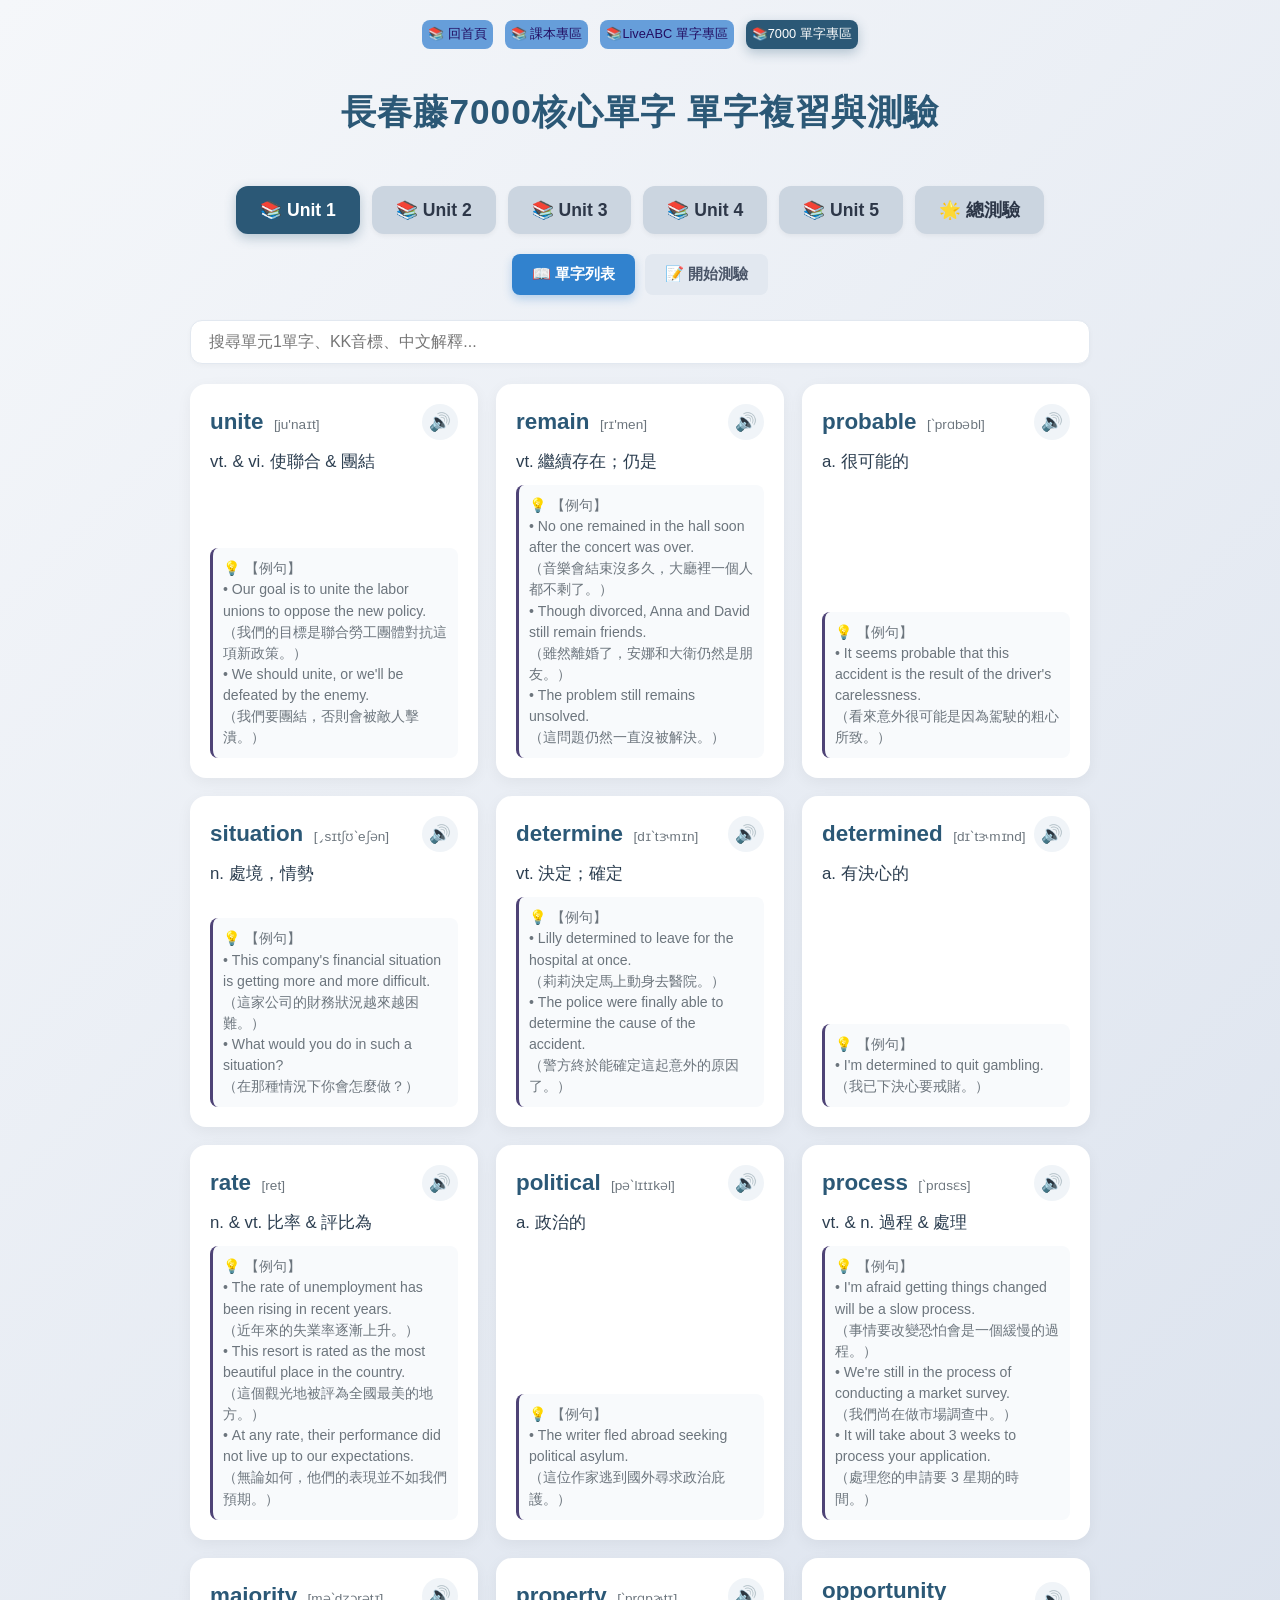
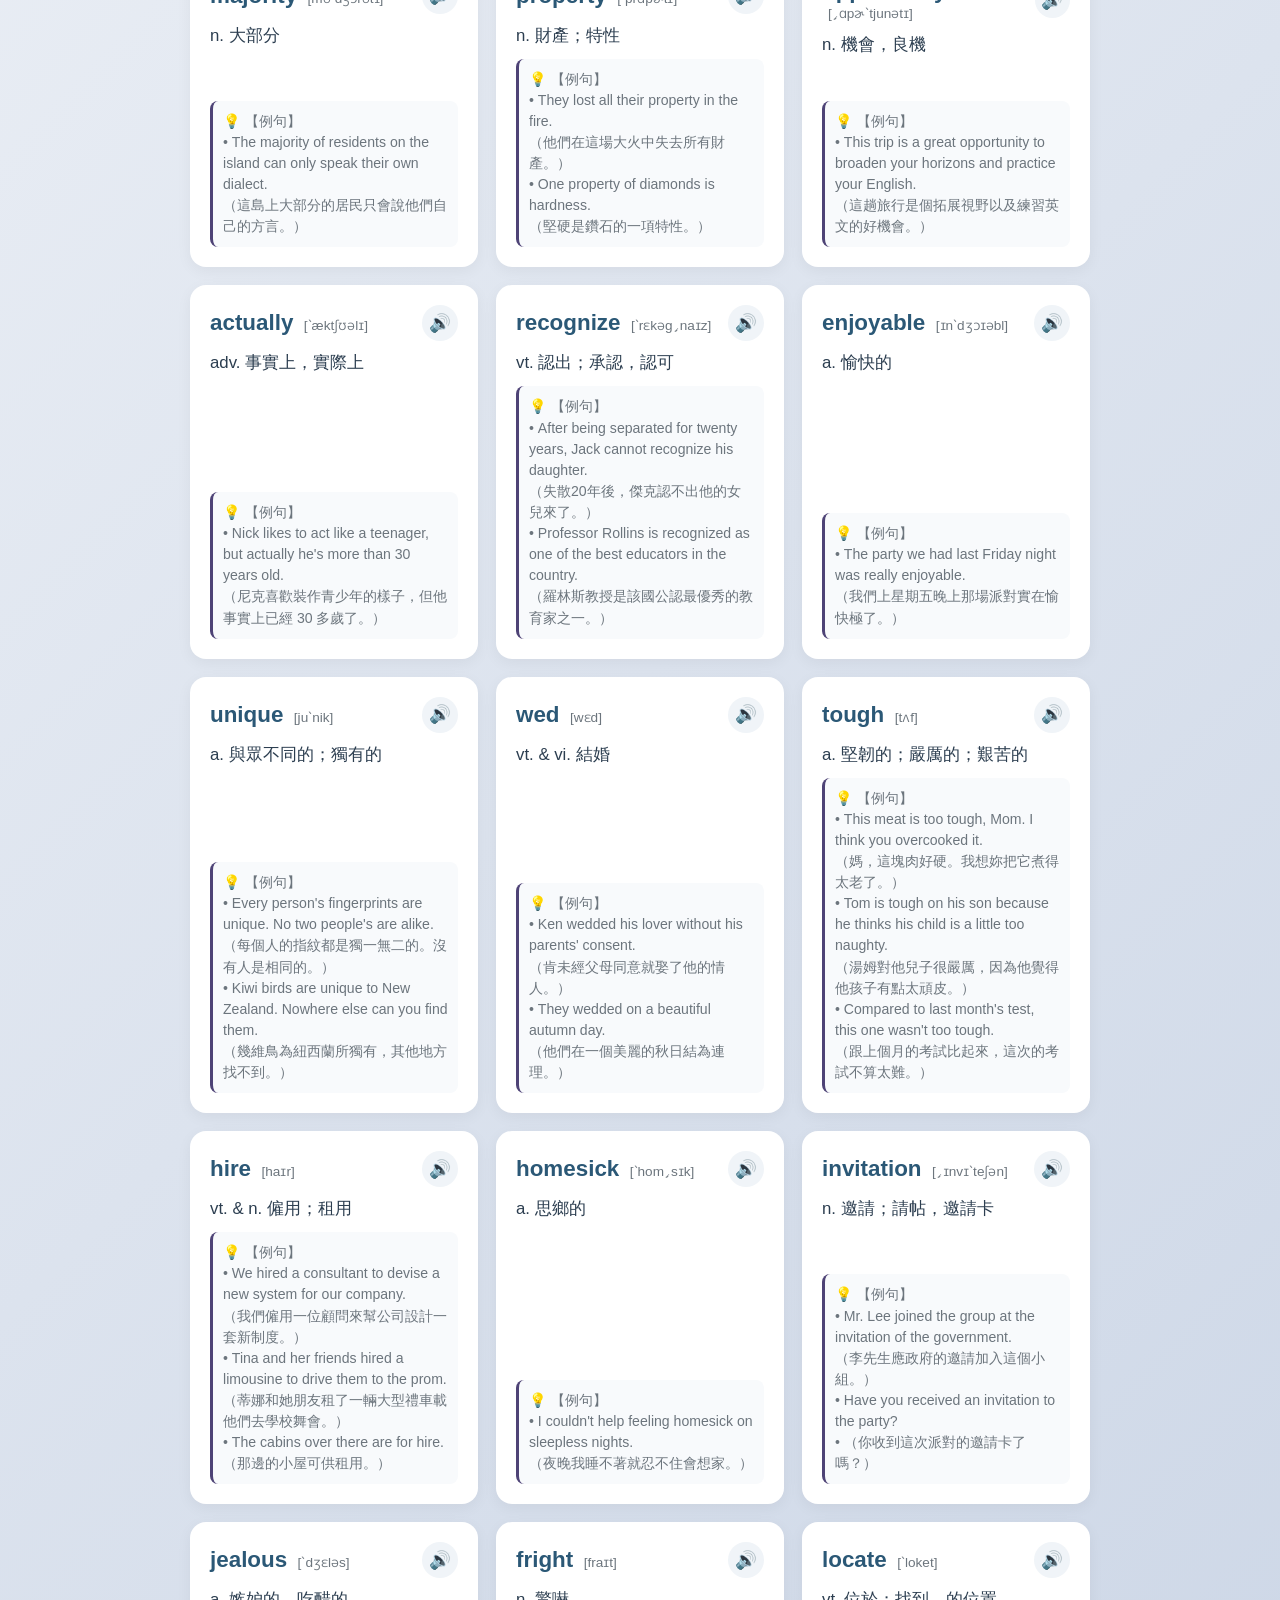
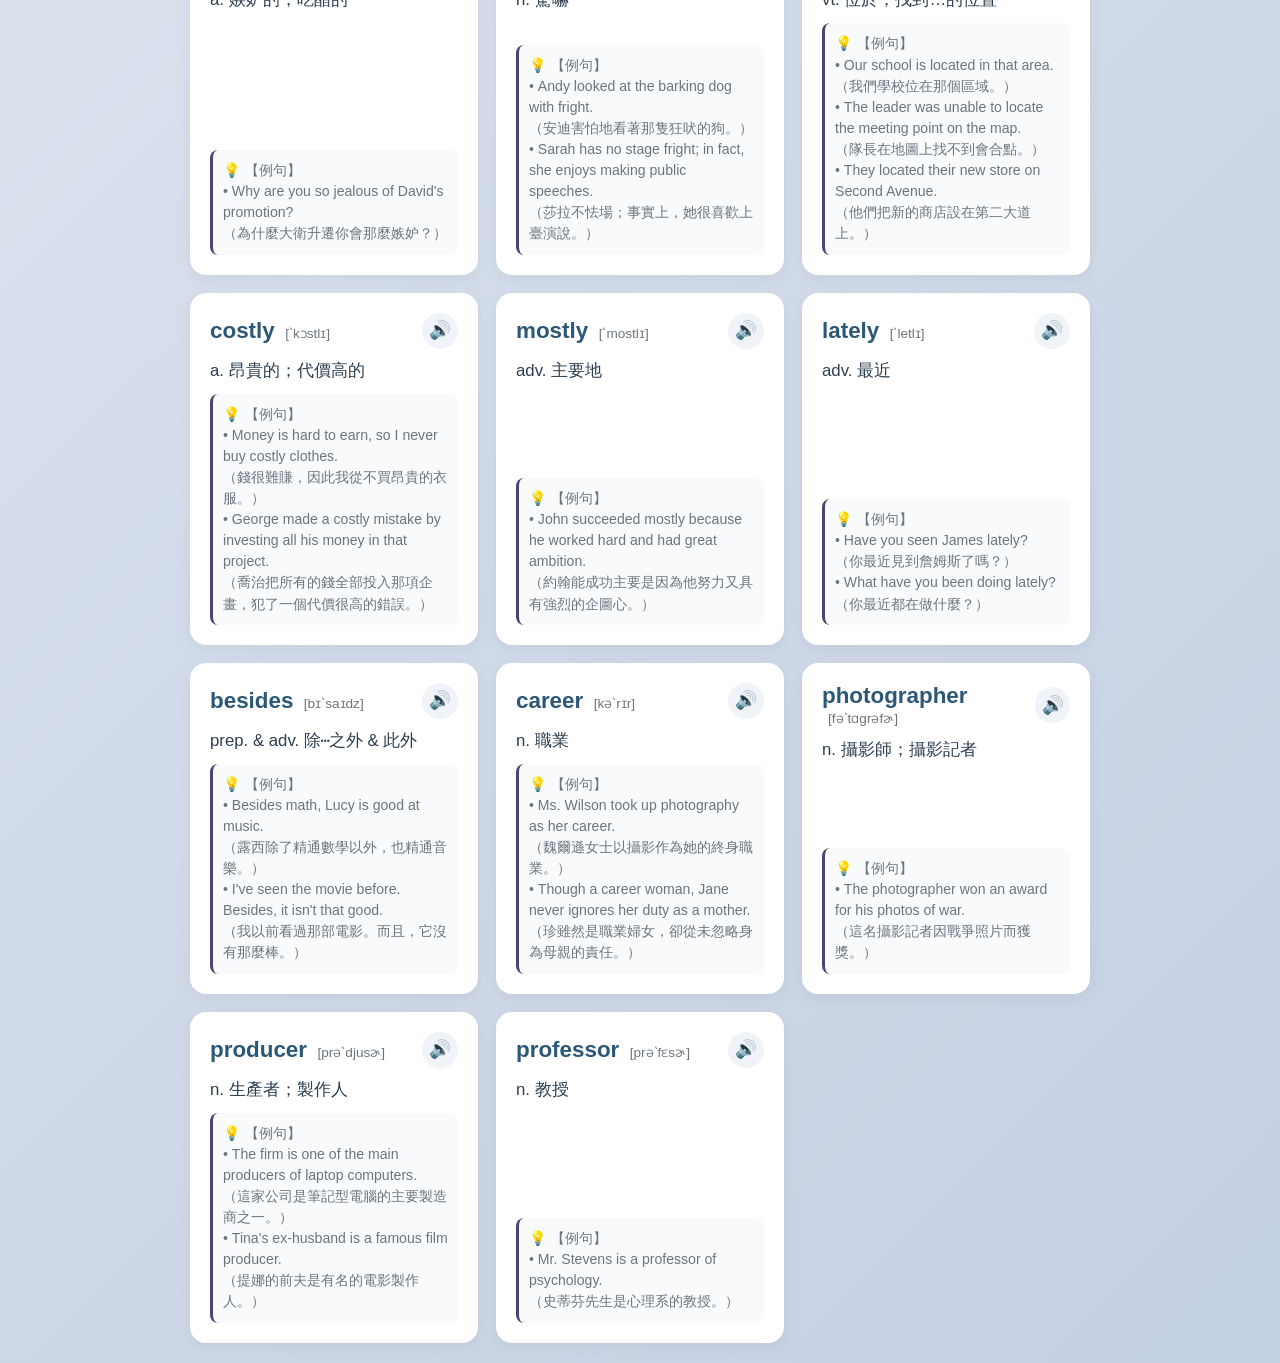
==== commit bb7b0832: "nav修改" ====
--- a/7000/index.html
+++ b/7000/index.html
@@ -4,7 +4,7 @@
     <meta charset="UTF-8">
     <meta name="viewport" content="width=device-width, initial-scale=1.0">
     <title>長春藤7000核心單字 單字複習與測驗</title>
-    <link rel="stylesheet" href="style.css">
+    <link rel="stylesheet" href="../style.css">
     <style>
         
     </style>
@@ -12,10 +12,11 @@
 <body>
     <div class="container">
 
-         <div class="lesson-tabs">
-             <button class="lesson1-btn" onclick="location.href='../index.html'">📚 回首頁 </button>
-            <button class="lesson1-btn active" onclick="location.href='../TextBook/index.html'">📚 課本專區</button>
-            <button class="lesson1-btn" onclick="location.href='../7000/index.html'">📚LiveABC 單字專區</button>
+        <div class="lesson-tabs">
+            <button class="lesson1-btn lesson0-btn" onclick="location.href='../index.html'">📚 回首頁 </button>
+            <button class="lesson1-btn lesson0-btn" onclick="location.href='../TextBook/index.html'">📚 課本專區</button>
+            <button class="lesson1-btn lesson0-btn" onclick="location.href='../LiveABC/index.html'">📚LiveABC 單字專區</button>
+            <button class="lesson1-btn lesson0-btn active" onclick="location.href='../7000/index.html'">📚7000 單字專區</button>
         </div>
 
         
--- a/style.css
+++ b/style.css
@@ -0,0 +1,529 @@
+:root {
+            --primary: #2b5876;
+            --primary-light: #4e4376;
+            --bg-grad: linear-gradient(135deg, #f5f7fa 0%, #c3cfe2 100%);
+            --card-bg: #ffffff;
+            --text-main: #2c3e50;
+            --text-sub: #6c757d;
+            --border-color: #e2e8f0;
+            --danger: #dc3545;
+            --danger-bg: #f8d7da;
+            --danger-border: #f5c6cb;
+            --danger-text: #721c24;
+            --success: #28a745;
+            --success-bg: #d4edda;
+            --success-border: #c3e6cb;
+            --success-text: #155724;
+            --btn-blue: #3182ce;
+            --btn-blue-hover: #2b6cb0;
+        }
+
+        body {
+            font-family: 'PingFang TC', 'Microsoft JhengHei', 'Helvetica Neue', Arial, sans-serif;
+            background: var(--bg-grad);
+            margin: 0;
+            padding: 20px;
+            color: var(--text-main);
+            min-height: 100vh;
+        }
+
+        .container {
+            max-width: 900px;
+            margin: 0 auto;
+        }
+
+        header {
+            text-align: center;
+            padding: 20px 0;
+            margin-bottom: 20px;
+        }
+
+        header h1 {
+            margin: 0 0 10px 0;
+            font-size: 2.2rem;
+            color: var(--primary);
+            letter-spacing: 1px;
+        }
+
+        header p {
+            margin: 0;
+            color: var(--text-sub);
+            font-size: 1rem;
+        }
+
+        /* 課次大分頁列 */
+        .lesson-tabs {
+            display: flex;
+            justify-content: center;
+            gap: 12px;
+            margin-bottom: 20px;
+            flex-wrap: wrap;
+        }
+
+        .lesson-btn {
+            background-color: #cbd5e0;
+            border: none;
+            color: #2d3748;
+            padding: 12px 24px;
+            border-radius: 12px;
+            font-size: 1.1rem;
+            font-weight: bold;
+            cursor: pointer;
+            transition: all 0.2s ease;
+            box-shadow: 0 2px 5px rgba(0,0,0,0.05);
+        }
+
+        
+        .lesson-btn:hover {
+            background-color: #a0aec0;
+        }
+
+        .lesson-btn.active {
+            background-color: var(--primary);
+            color: white;
+            box-shadow: 0 4px 12px rgba(43, 88, 118, 0.3);
+        }
+
+        .lesson0-btn {
+            padding: 6px 6px; 
+            font-size: 0.8rem;
+            border-radius: 8px;
+        }
+
+        .lesson1-btn {
+            background-color: #669eda;
+            border: none;
+            color: #220d62;
+            
+        }
+
+        .lesson1-btn:hover {
+            background-color: #a0aec0;
+        }
+
+        .lesson1-btn.active {
+            background-color: var(--primary);
+            color: white;
+            box-shadow: 0 4px 12px rgba(43, 88, 118, 0.3);
+        }
+
+
+
+        /* 功能子分頁列 */
+        .nav-tabs {
+            display: flex;
+            justify-content: center;
+            gap: 10px;
+            margin-bottom: 25px;
+        }
+
+        .tab-btn {
+            background-color: #e2e8f0;
+            border: none;
+            color: #4a5568;
+            padding: 10px 20px;
+            border-radius: 8px;
+            font-size: 0.95rem;
+            font-weight: bold;
+            cursor: pointer;
+            transition: all 0.2s ease;
+        }
+
+        .tab-btn:hover {
+            background-color: #cbd5e0;
+        }
+
+        .tab-btn.active {
+            background-color: var(--btn-blue);
+            color: white;
+            box-shadow: 0 4px 10px rgba(49, 130, 206, 0.3);
+        }
+
+        .lesson-content {
+            display: none;
+        }
+
+        .lesson-content.active {
+            display: block;
+        }
+
+        .tab-content {
+            display: none;
+        }
+
+        .tab-content.active {
+            display: block;
+        }
+
+        /* 搜尋與篩選列 */
+        .controls {
+            margin-bottom: 20px;
+        }
+
+        .search-input {
+            width: 100%;
+            padding: 12px 18px;
+            border-radius: 12px;
+            border: 1px solid var(--border-color);
+            font-size: 1rem;
+            box-shadow: 0 2px 5px rgba(0,0,0,0.03);
+            outline: none;
+            transition: border 0.2s;
+            box-sizing: border-box;
+        }
+
+        .search-input:focus {
+            border-color: var(--primary);
+        }
+
+        /* 卡片列表 */
+        .word-grid {
+            display: grid;
+            grid-template-columns: repeat(auto-fill, minmax(270px, 1fr));
+            gap: 18px;
+        }
+
+        .word-card {
+            background: var(--card-bg);
+            border-radius: 16px;
+            padding: 20px;
+            box-shadow: 0 4px 15px rgba(0,0,0,0.05);
+            transition: transform 0.2s, box-shadow 0.2s;
+            display: flex;
+            flex-direction: column;
+            justify-content: space-between;
+        }
+
+        .word-card:hover {
+            transform: translateY(-4px);
+            box-shadow: 0 8px 20px rgba(0,0,0,0.1);
+        }
+
+        .word-header {
+            display: flex;
+            justify-content: space-between;
+            align-items: center;
+            margin-bottom: 10px;
+        }
+
+        .word-title {
+            font-size: 1.4rem;
+            font-weight: bold;
+            color: var(--primary);
+        }
+
+        .speech-btn {
+            background: #f0f4f8;
+            border: none;
+            border-radius: 50%;
+            width: 36px;
+            height: 36px;
+            cursor: pointer;
+            display: flex;
+            align-items: center;
+            justify-content: center;
+            font-size: 1.1rem;
+            transition: background 0.2s;
+        }
+
+        .speech-btn:hover {
+            background: #e2e8f0;
+        }
+
+        .word-def {
+            font-size: 1.05rem;
+            color: var(--text-main);
+            margin-bottom: 12px;
+            font-weight: 500;
+        }
+
+        .word-ext {
+            font-size: 0.88rem;
+            color: var(--text-sub);
+            background: #f8fafc;
+            padding: 10px;
+            border-radius: 8px;
+            border-left: 3px solid var(--primary-light);
+            line-height: 1.5;
+        }
+
+        /* 測驗模式外框 */
+        .quiz-outer-card {
+            background: var(--card-bg);
+            border-radius: 16px;
+            padding: 35px 30px;
+            box-shadow: 0 6px 20px rgba(0,0,0,0.06);
+            max-width: 750px;
+            margin: 0 auto;
+        }
+
+        .mode-header-title {
+            font-size: 1.35rem;
+            font-weight: 800;
+            color: #2d3748;
+            margin-bottom: 6px;
+        }
+
+        .mode-header-desc {
+            color: #718096;
+            font-size: 0.95rem;
+            margin-bottom: 20px;
+        }
+
+        .setup-panel {
+            background: #f8fafc;
+            border: 1px solid #e2e8f0;
+            border-radius: 12px;
+            padding: 20px;
+            margin-bottom: 20px;
+        }
+
+        .setup-group {
+            margin-bottom: 15px;
+        }
+
+        .setup-group label {
+            display: block;
+            font-weight: bold;
+            margin-bottom: 8px;
+            color: #4a5568;
+        }
+
+        .setup-options {
+            display: flex;
+            gap: 10px;
+            flex-wrap: wrap;
+        }
+
+        .setup-btn {
+            flex: 1;
+            min-width: 120px;
+            padding: 10px;
+            border: 1px solid #cbd5e0;
+            background: #ffffff;
+            border-radius: 8px;
+            font-weight: bold;
+            color: #4a5568;
+            cursor: pointer;
+            transition: all 0.2s;
+        }
+
+        .setup-btn.active {
+            background: var(--btn-blue);
+            color: white;
+            border-color: var(--btn-blue);
+        }
+
+        .quiz-inner-box {
+            background: #f8fafc;
+            border: 1px solid #e2e8f0;
+            border-radius: 12px;
+            padding: 24px;
+            margin-bottom: 20px;
+        }
+
+        .question-label {
+            font-size: 1.15rem;
+            font-weight: bold;
+            color: #2d3748;
+            margin-bottom: 18px;
+            line-height: 1.5;
+        }
+
+        .options-group {
+            display: flex;
+            flex-direction: column;
+            gap: 12px;
+        }
+
+        .single-option-btn {
+            background: #ffffff;
+            border: 1px solid #cbd5e0;
+            padding: 15px 20px;
+            border-radius: 10px;
+            font-size: 1rem;
+            text-align: left;
+            cursor: pointer;
+            transition: all 0.15s ease-in-out;
+            color: #4a5568;
+            font-weight: 500;
+            display: block;
+            width: 100%;
+            box-sizing: border-box;
+        }
+
+        .single-option-btn:hover:not(:disabled) {
+            border-color: var(--btn-blue);
+            background: #f7fafc;
+        }
+
+        .single-option-btn.selected-correct {
+            border: 2px solid var(--success) !important;
+            background-color: var(--success-bg) !important;
+            color: var(--success-text) !important;
+            font-weight: bold;
+        }
+
+        .single-option-btn.selected-wrong {
+            border: 2px solid var(--danger) !important;
+            background-color: var(--danger-bg) !important;
+            color: var(--danger-text) !important;
+            font-weight: bold;
+        }
+
+        .single-option-btn.disabled-muted {
+            opacity: 0.5;
+            cursor: not-allowed;
+        }
+
+        .input-group {
+            display: flex;
+            gap: 10px;
+            margin-bottom: 10px;
+        }
+
+        .spell-input {
+            flex: 1;
+            padding: 12px 16px;
+            border: 2px solid #cbd5e0;
+            border-radius: 10px;
+            font-size: 1.1rem;
+            outline: none;
+            background: #fff;
+        }
+
+        .spell-input:focus {
+            border-color: var(--btn-blue);
+        }
+
+        .spell-input.correct-input {
+            border-color: var(--success) !important;
+            background-color: var(--success-bg) !important;
+            color: var(--success-text) !important;
+            font-weight: bold;
+        }
+
+        .spell-input.wrong-input {
+            border-color: var(--danger) !important;
+            background-color: var(--danger-bg) !important;
+            color: var(--danger-text) !important;
+            font-weight: bold;
+        }
+
+        .action-sub-btn {
+            background: var(--btn-blue);
+            color: white;
+            border: none;
+            padding: 0 20px;
+            border-radius: 10px;
+            font-weight: bold;
+            cursor: pointer;
+            transition: background 0.2s;
+        }
+
+        .action-sub-btn:hover {
+            background: var(--btn-blue-hover);
+        }
+
+        .result-banner {
+            margin-top: 15px;
+            padding: 15px 20px;
+            border-radius: 10px;
+            font-size: 1.05rem;
+            font-weight: bold;
+            line-height: 1.6;
+            display: none;
+        }
+
+        .result-banner.wrong {
+            background-color: var(--danger-bg) !important;
+            border: 1px solid var(--danger-border) !important;
+            color: var(--danger-text) !important;
+            display: block !important;
+        }
+
+        .result-banner.correct {
+            background-color: var(--success-bg) !important;
+            border: 1px solid var(--success-border) !important;
+            color: var(--success-text) !important;
+            display: block !important;
+        }
+
+        .banner-ext-info {
+            font-weight: normal;
+            font-size: 0.9rem;
+            margin-top: 8px;
+            padding-top: 8px;
+            border-top: 1px dashed rgba(0,0,0,0.15);
+        }
+
+        .full-next-btn {
+            width: 100%;
+            padding: 15px;
+            background: var(--btn-blue);
+            color: white;
+            border: none;
+            border-radius: 10px;
+            font-size: 1.1rem;
+            font-weight: bold;
+            cursor: pointer;
+            box-shadow: 0 4px 6px rgba(49, 130, 206, 0.2);
+            margin-top: 15px;
+        }
+
+        .full-next-btn:hover {
+            background: var(--btn-blue-hover);
+        }
+
+        .sticky-score-bar {
+            position: sticky;
+            top: 10px;
+            z-index: 100;
+            background: #ffffff;
+            border: 1px solid #cbd5e0;
+            border-radius: 12px;
+            padding: 12px 20px;
+            display: flex;
+            justify-content: space-between;
+            align-items: center;
+            box-shadow: 0 4px 12px rgba(0,0,0,0.08);
+            margin-bottom: 20px;
+        }
+
+        /* 錯題總整理區塊樣式 */
+        .wrong-review-section {
+            margin-top: 20px;
+            background: #fff5f5;
+            border: 1px solid #feb2b2;
+            border-radius: 12px;
+            padding: 20px;
+            text-align: left;
+        }
+
+        .wrong-review-title {
+            font-weight: bold;
+            color: var(--danger);
+            font-size: 1.1rem;
+            margin-bottom: 12px;
+            display: flex;
+            align-items: center;
+            gap: 6px;
+        }
+
+        .wrong-item-card {
+            background: #ffffff;
+            border-left: 4px solid var(--danger);
+            padding: 12px 15px;
+            margin-bottom: 10px;
+            border-radius: 6px;
+            box-shadow: 0 2px 5px rgba(0,0,0,0.03);
+        }
+
+        @media (max-width: 600px) {
+            body { padding: 12px; }
+            header h1 { font-size: 1.5rem; }
+            .word-grid { grid-template-columns: 1fr; }
+            .quiz-outer-card { padding: 20px 16px; }
+            .input-group { flex-direction: column; }
+            .action-sub-btn { padding: 12px; }
+        }
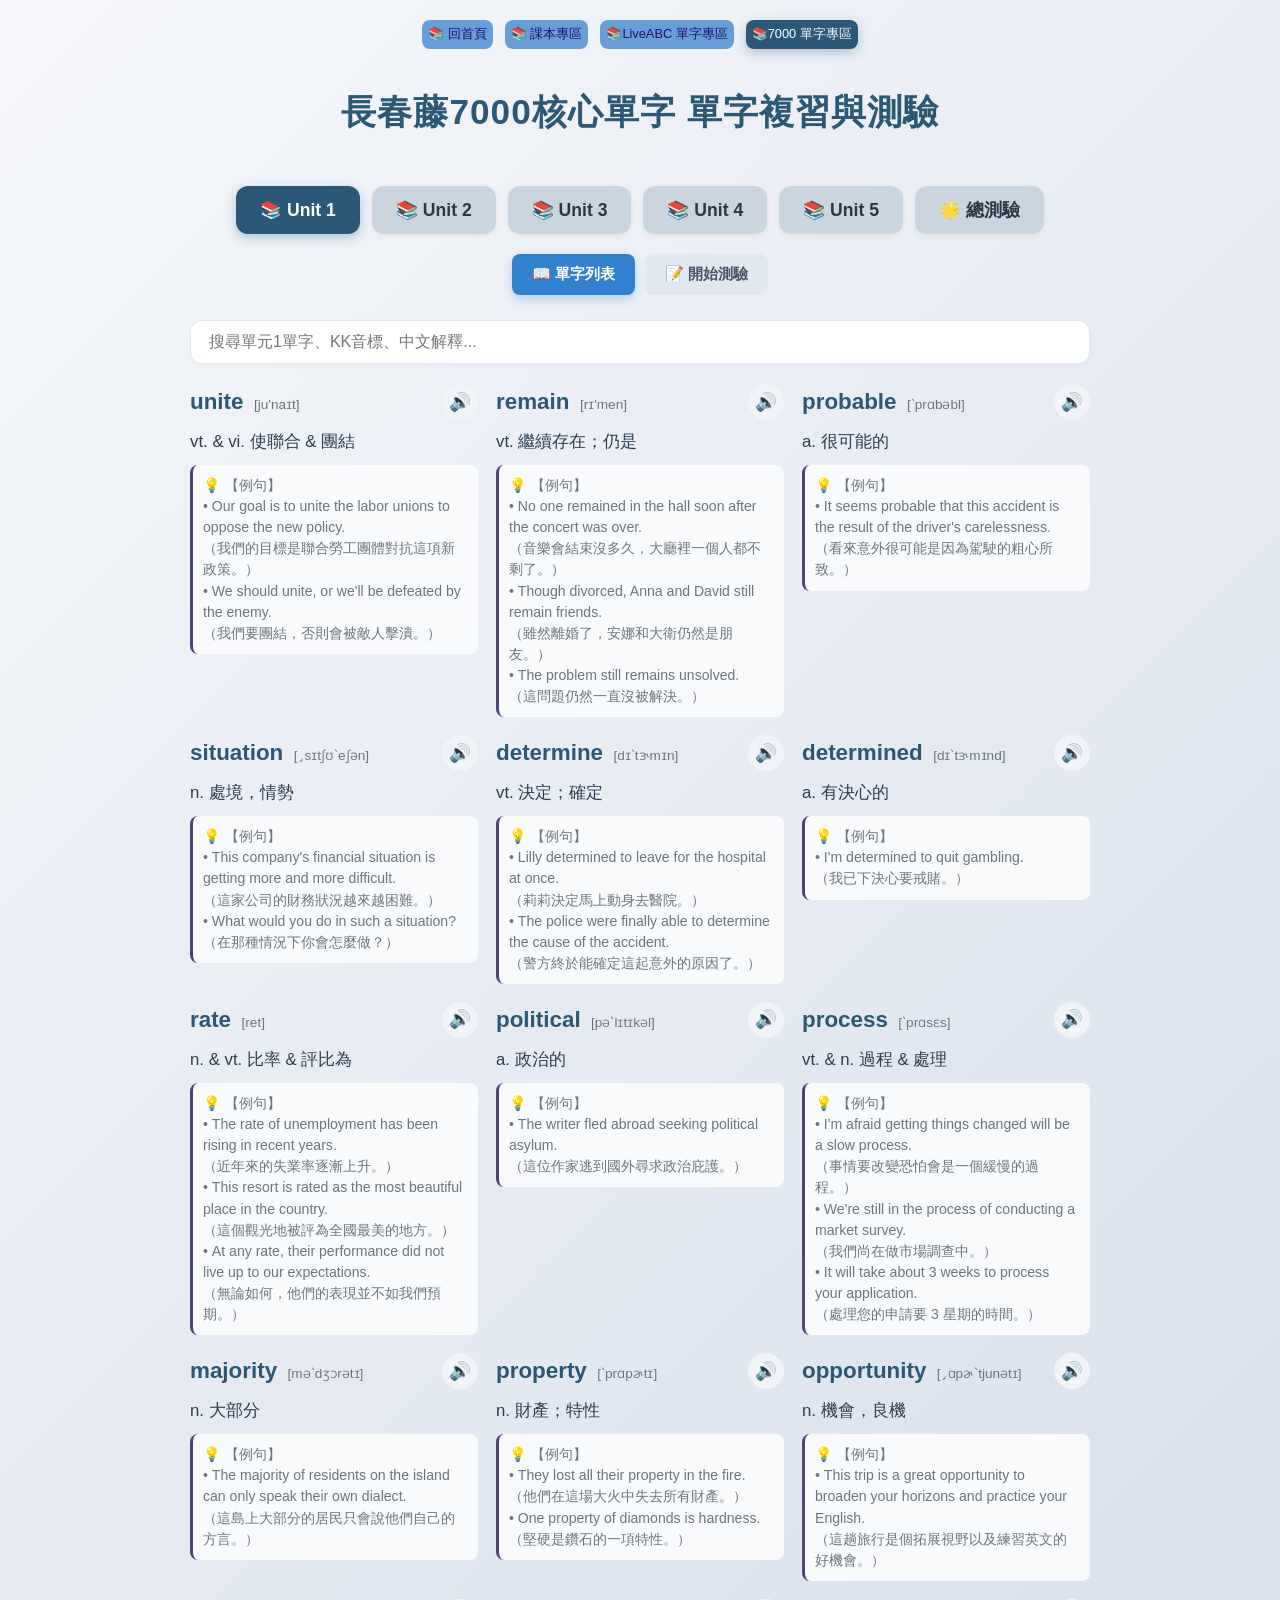
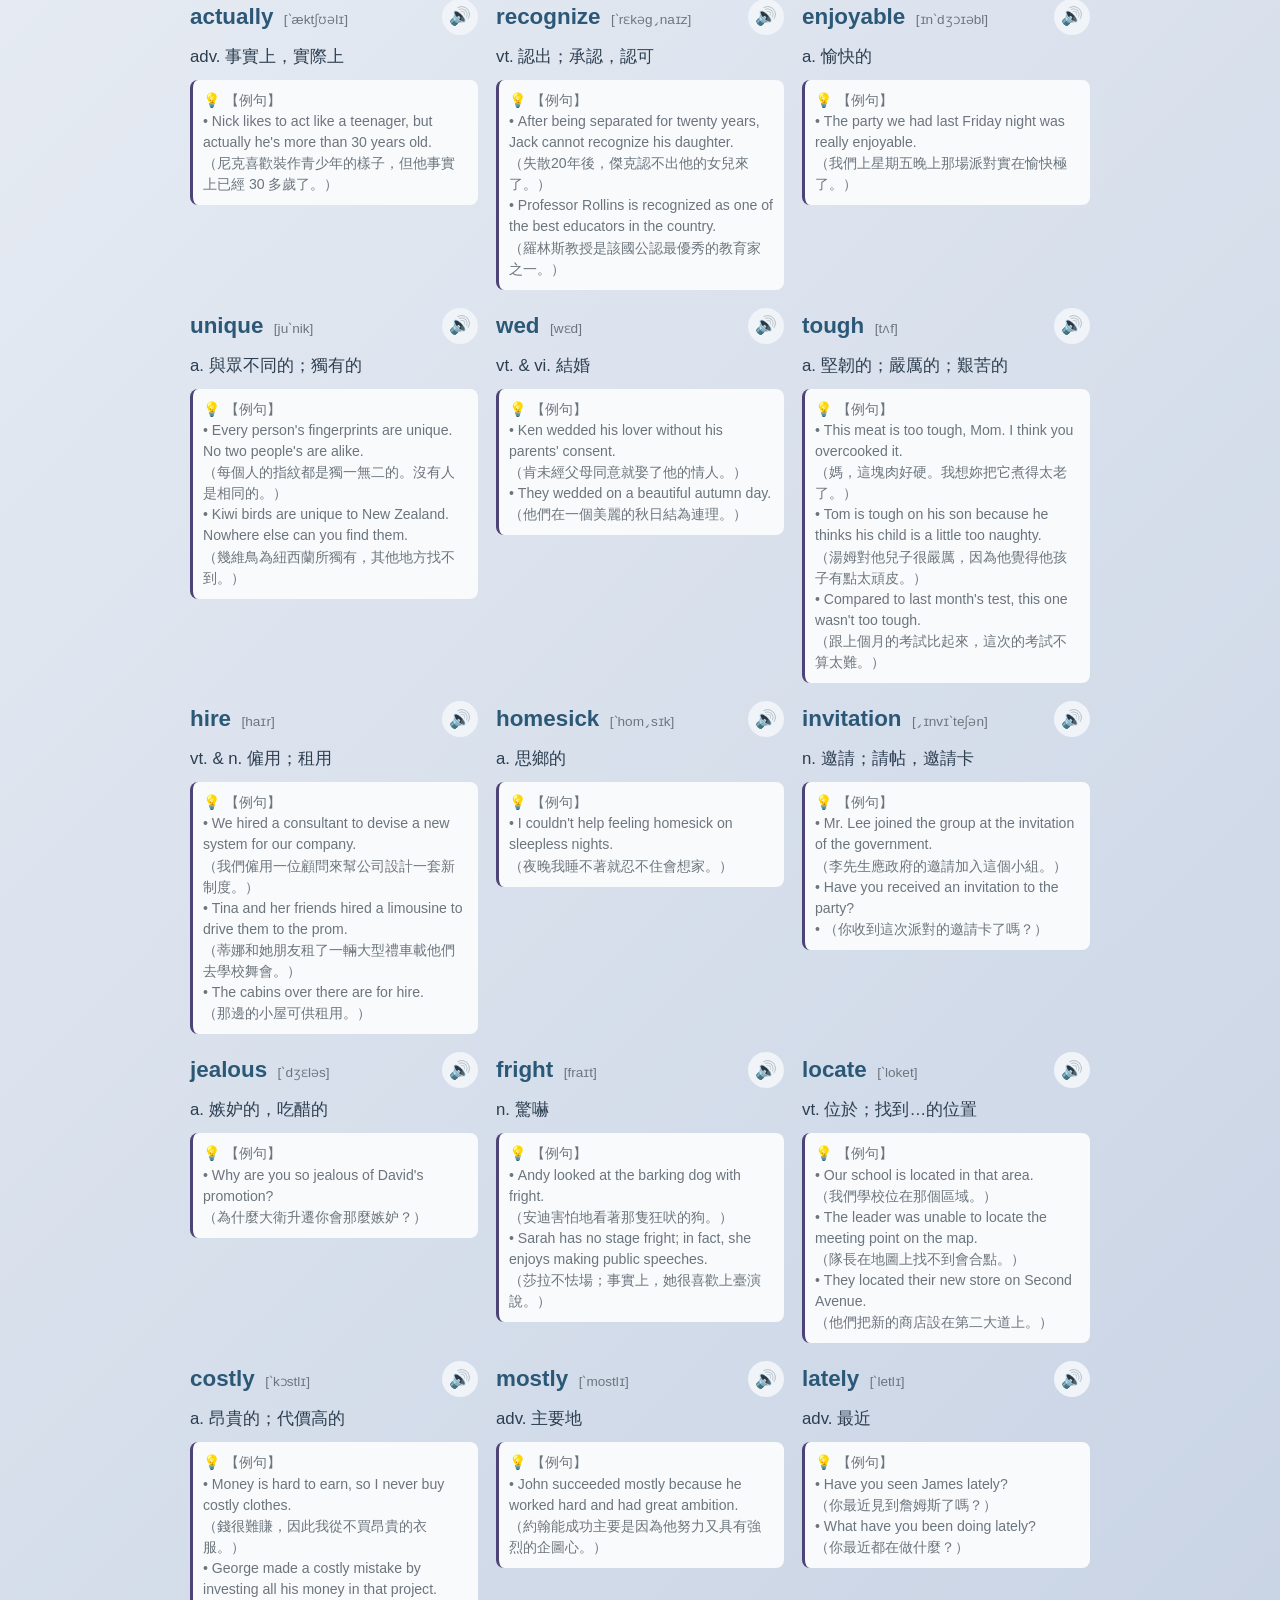
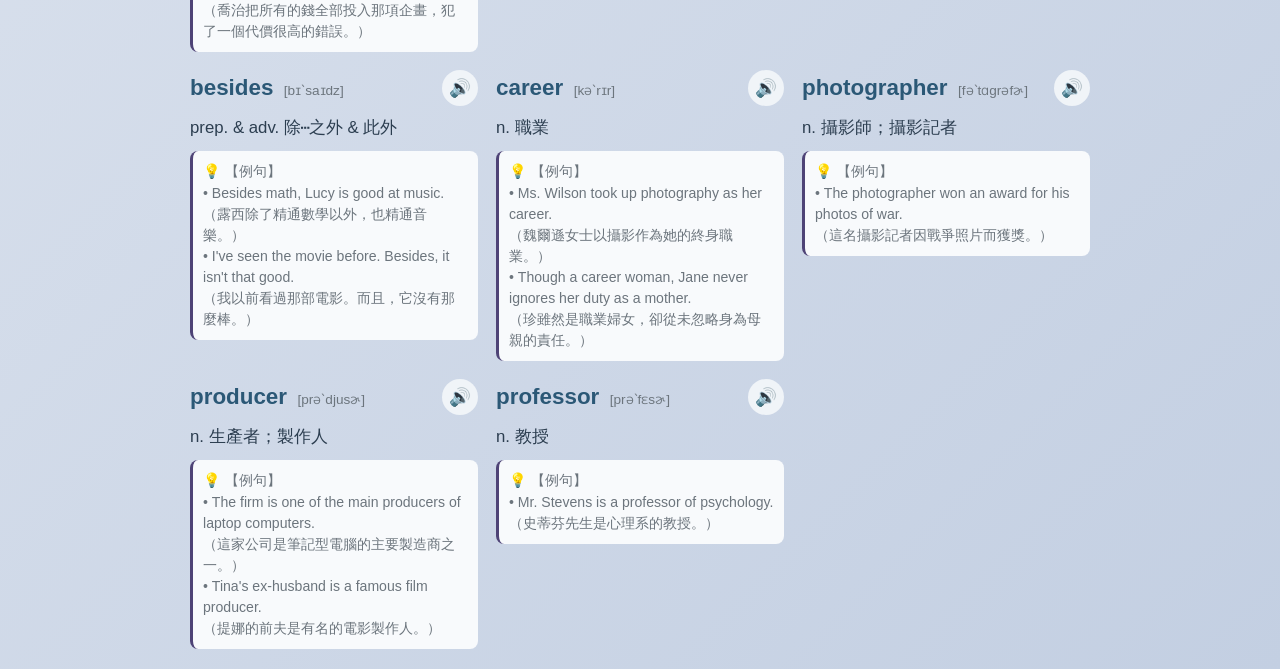
==== commit a3ac2a7c: "修改測驗時隱藏上面標題區測驗結束後恢復顯示" ====
--- a/7000/index.html
+++ b/7000/index.html
@@ -600,6 +600,13 @@
         }
 
         function resetQuizSetup(lessonId) {
+
+            // 【恢復顯示】把剛剛隱藏的導覽列、標題、大分頁選單全部顯示回來
+            document.querySelectorAll('.lesson-tabs').forEach(el => el.style.display = '');
+            const header = document.querySelector('header');
+            if (header) header.style.display = '';
+
+            
             document.getElementById(lessonId + '-quizFinalResult').style.display = 'none';
             document.getElementById(lessonId + '-quizActiveArea').style.display = 'none';
             document.getElementById(lessonId + '-quizSetupPanel').style.display = 'block';
@@ -616,6 +623,14 @@
 
         function startQuiz(lessonId) {
             getAudioContext(); // 預先解鎖音效權限
+
+// 【最方便的隱藏方式】直接把畫面最上面的導覽列、標題、大分頁選單隱藏
+            document.querySelectorAll('.lesson-tabs').forEach(el => el.style.display = 'none');
+            const header = document.querySelector('header');
+            if (header) header.style.display = 'none';
+
+
+
             document.getElementById(lessonId + '-quizSetupPanel').style.display = 'none';
             document.getElementById(lessonId + '-quizActiveArea').style.display = 'block';
 
--- a/style.css
+++ b/style.css
@@ -182,7 +182,7 @@
             grid-template-columns: repeat(auto-fill, minmax(270px, 1fr));
             gap: 18px;
         }
-
+tQuestion
         .word-card {
             background: var(--card-bg);
             border-radius: 16px;
@@ -257,6 +257,12 @@
             margin: 0 auto;
         }
 
+
+
+
+
+
+
         .mode-header-title {
             font-size: 1.35rem;
             font-weight: 800;
@@ -469,7 +475,21 @@
             cursor: pointer;
             box-shadow: 0 4px 6px rgba(49, 130, 206, 0.2);
             margin-top: 15px;
-        }
+
+            
+            /* 讓手機版的測驗按鈕列或最下方按鈕固定在底部 */
+    /* position: sticky; */
+    position: relative; /* 確保不使用 fixed 亂飄 */
+    bottom: 15px;
+    z-index: 10;
+    box-shadow: 0 4px 12px rgba(0,0,0,0.15);
+        }
+
+
+        .quiz-mode-hide {
+    display: none !important;
+}
+
 
         .full-next-btn:hover {
             background: var(--btn-blue-hover);
